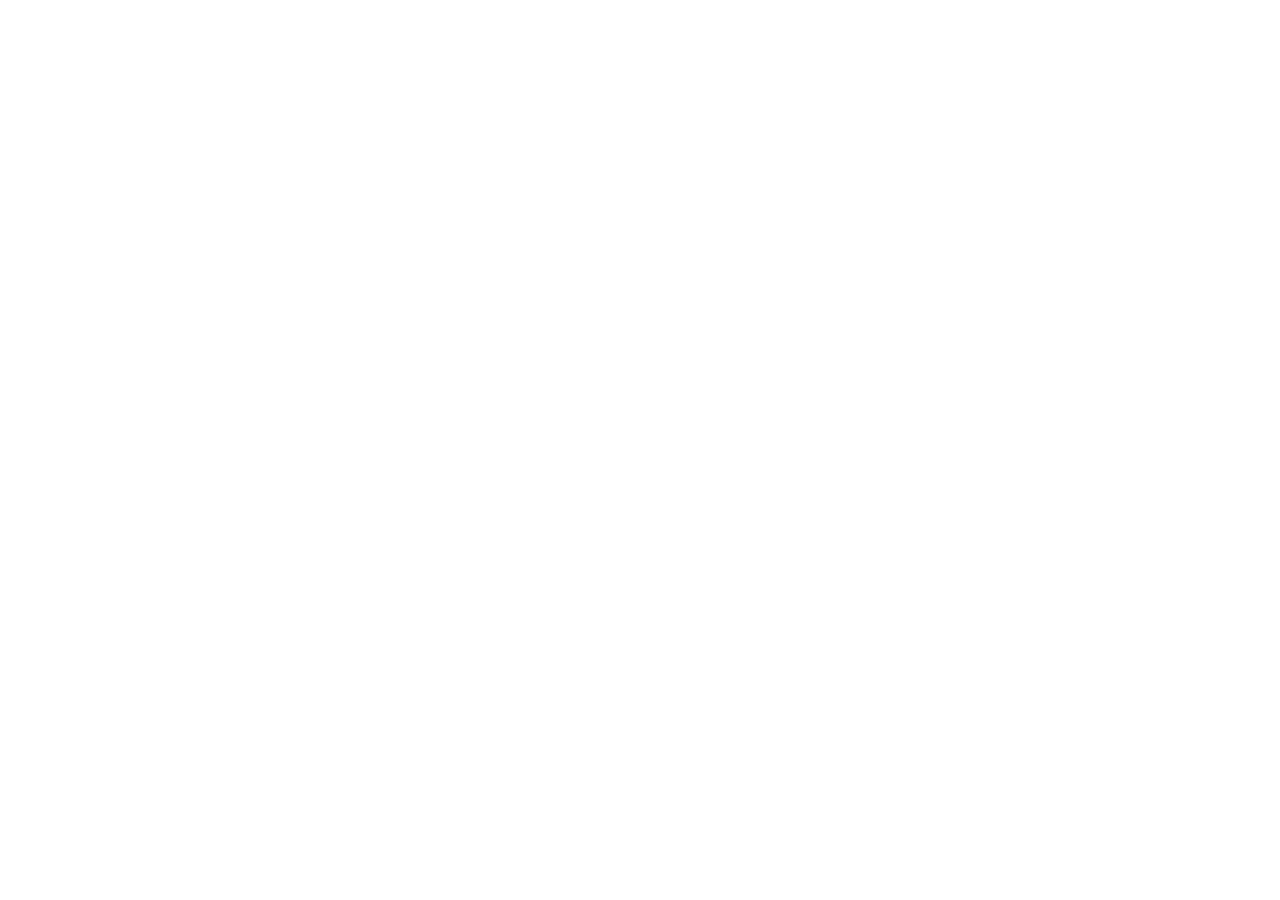
==== index.html @ cbad0bb6 "Lovable" ====
<!DOCTYPE html>
<html lang="en">
  <head>
    <meta charset="UTF-8" />
    <meta name="viewport" content="width=device-width, initial-scale=1.0" />
    <title>Piyush Mujavadiya - Lead Data Engineer</title>
    <meta name="description" content="Lead Data Engineer with 8+ years of experience in scalable data platforms, MLOps, and cloud-native solutions" />
    <meta name="author" content="Piyush Mujavadiya" />

    <meta property="og:title" content="Piyush Mujavadiya - Lead Data Engineer" />
    <meta property="og:description" content="Expert in Apache Spark, Kafka, MLOps, and building scalable data systems" />
    <meta property="og:type" content="website" />
    <meta property="og:image" content="https://lovable.dev/opengraph-image-p98pqg.png" />

    <meta name="twitter:card" content="summary_large_image" />
    <meta name="twitter:site" content="@lovable_dev" />
    <meta name="twitter:image" content="https://lovable.dev/opengraph-image-p98pqg.png" />
  </head>

  <body>
    <div id="root"></div>
    <script type="module" src="/src/main.tsx"></script>
  </body>
</html>
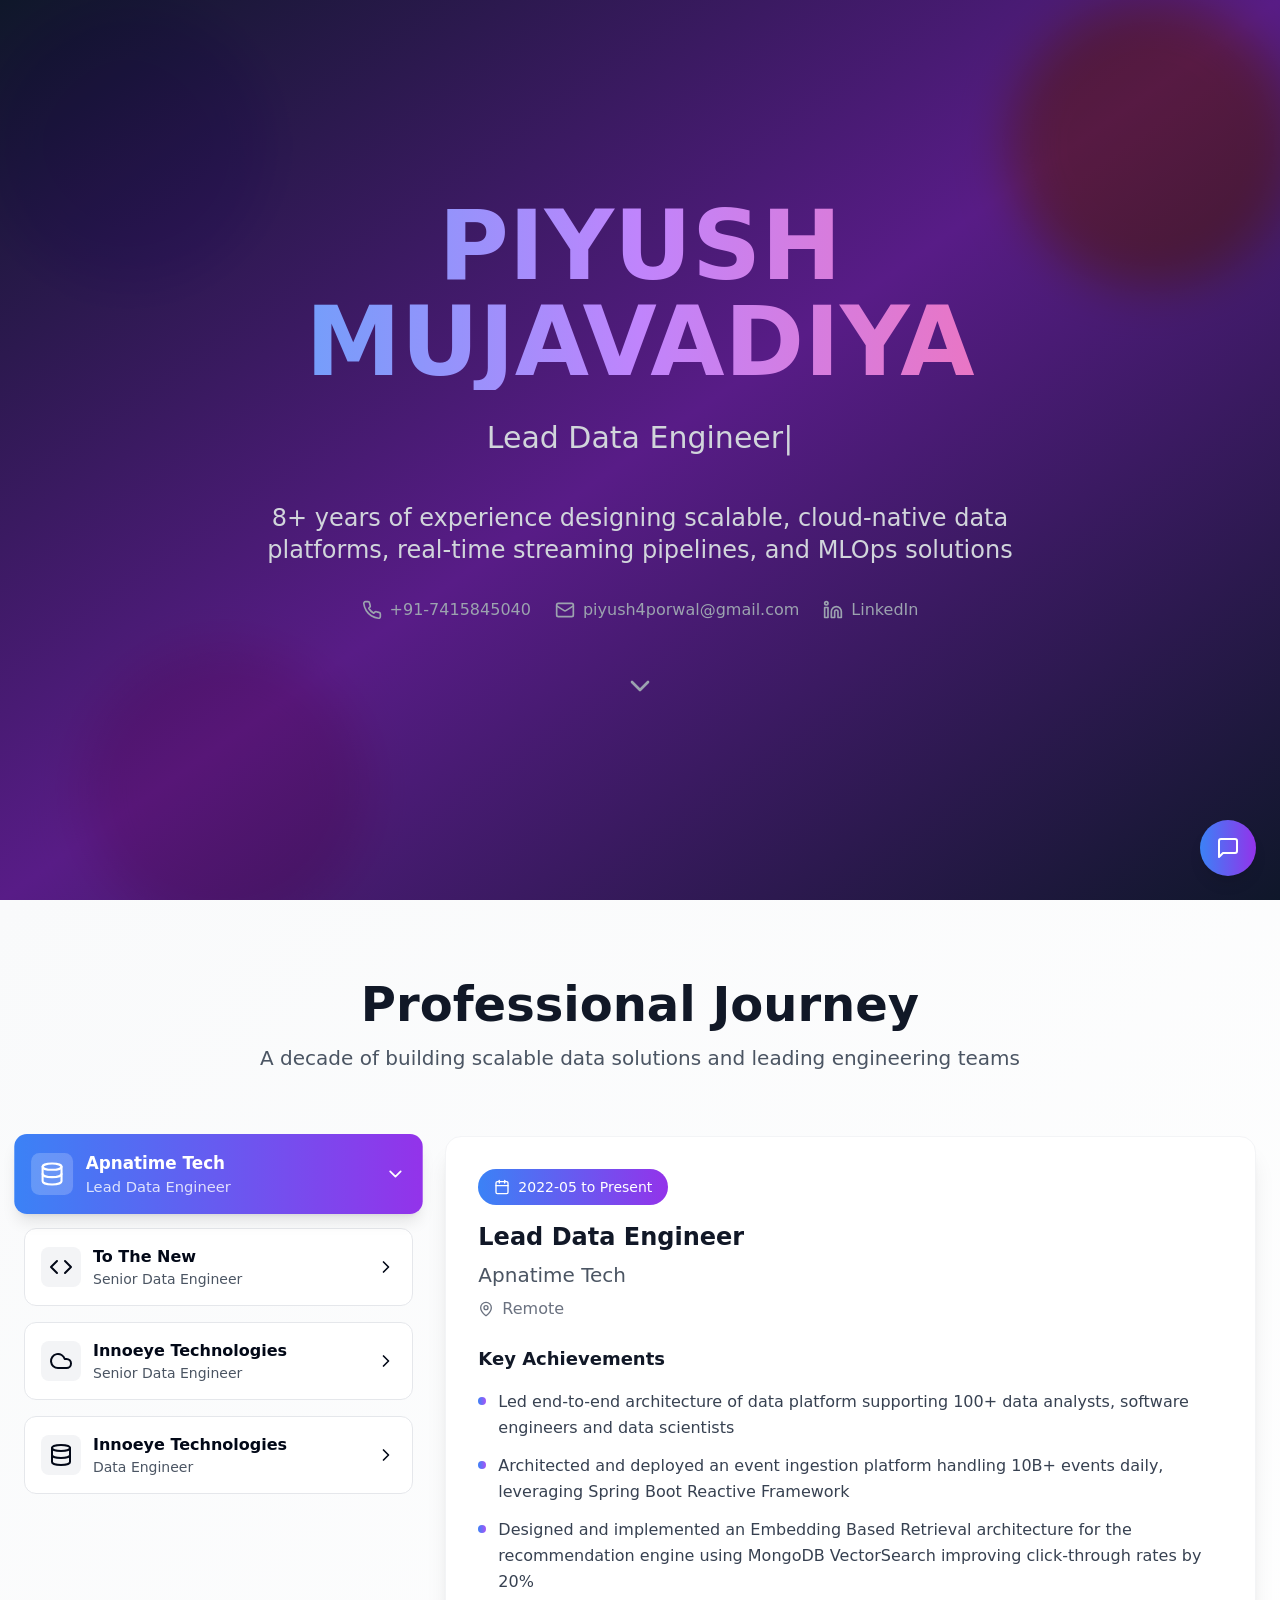
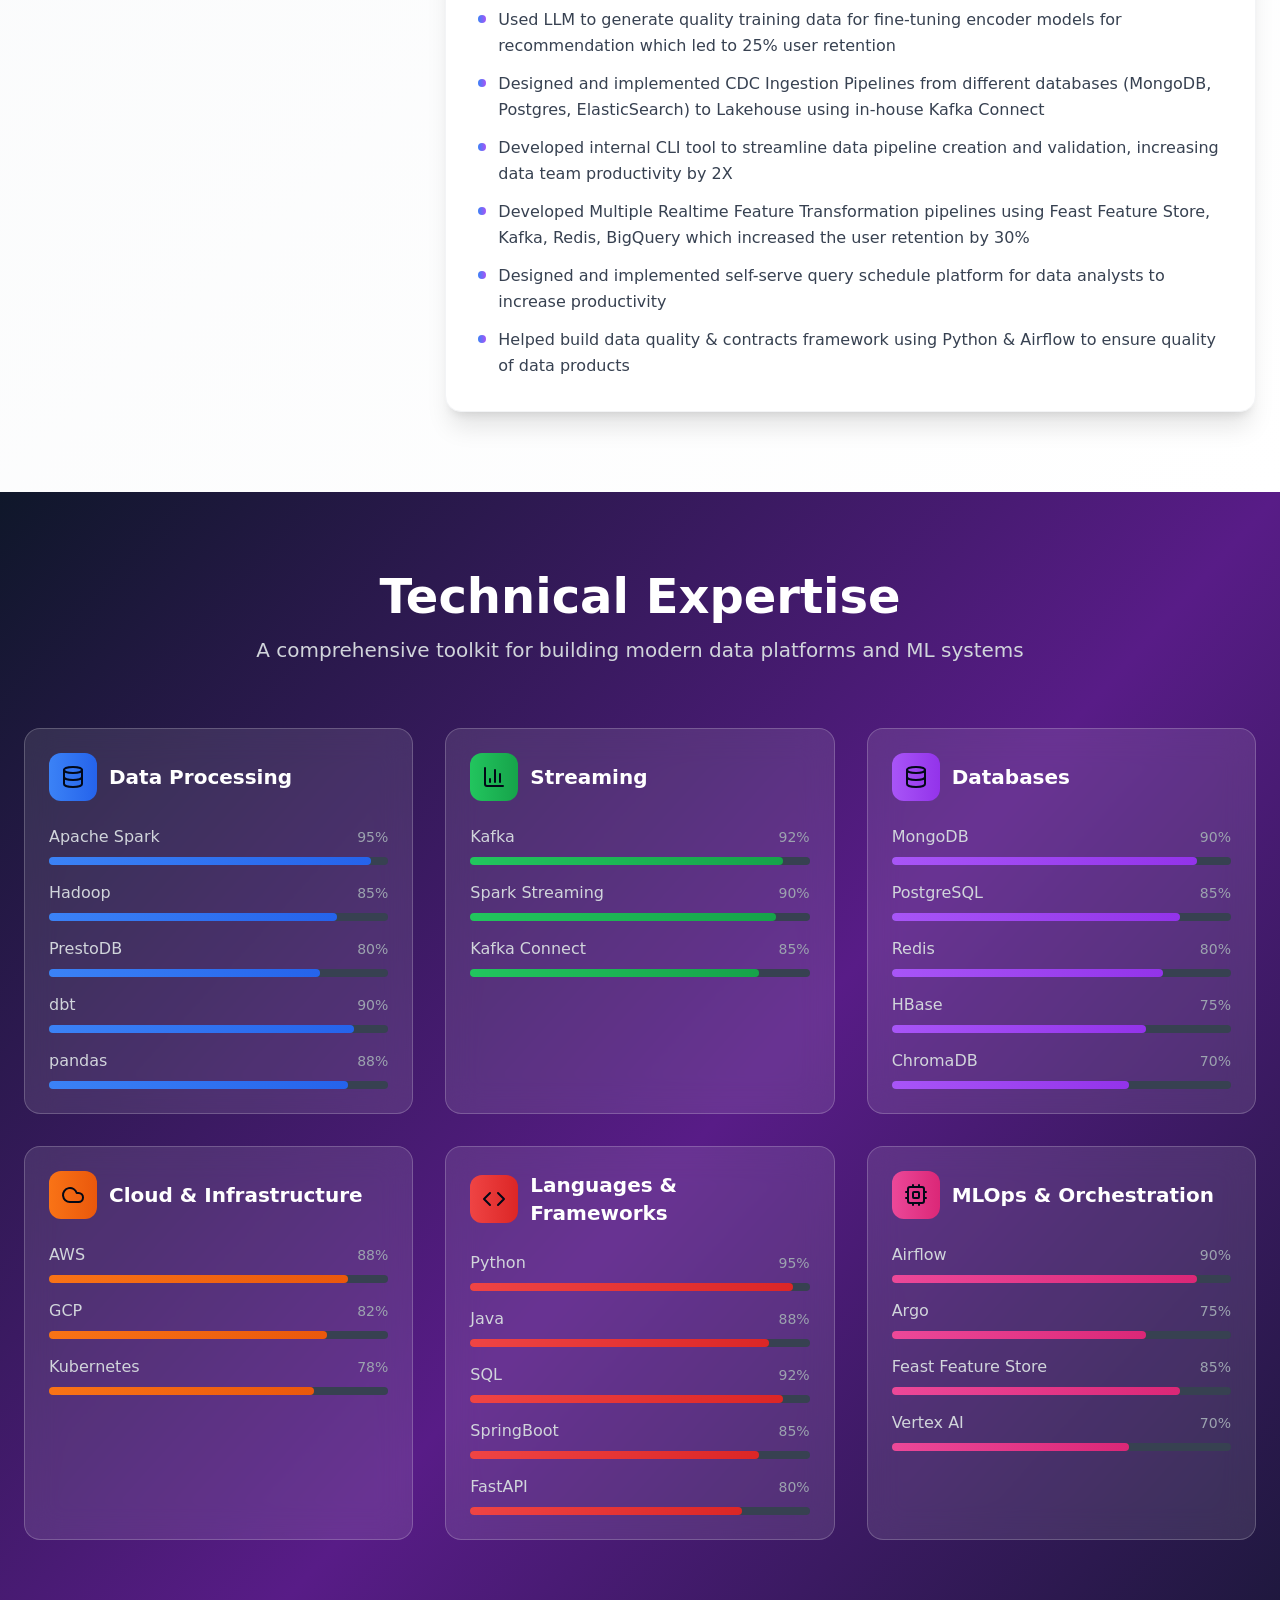
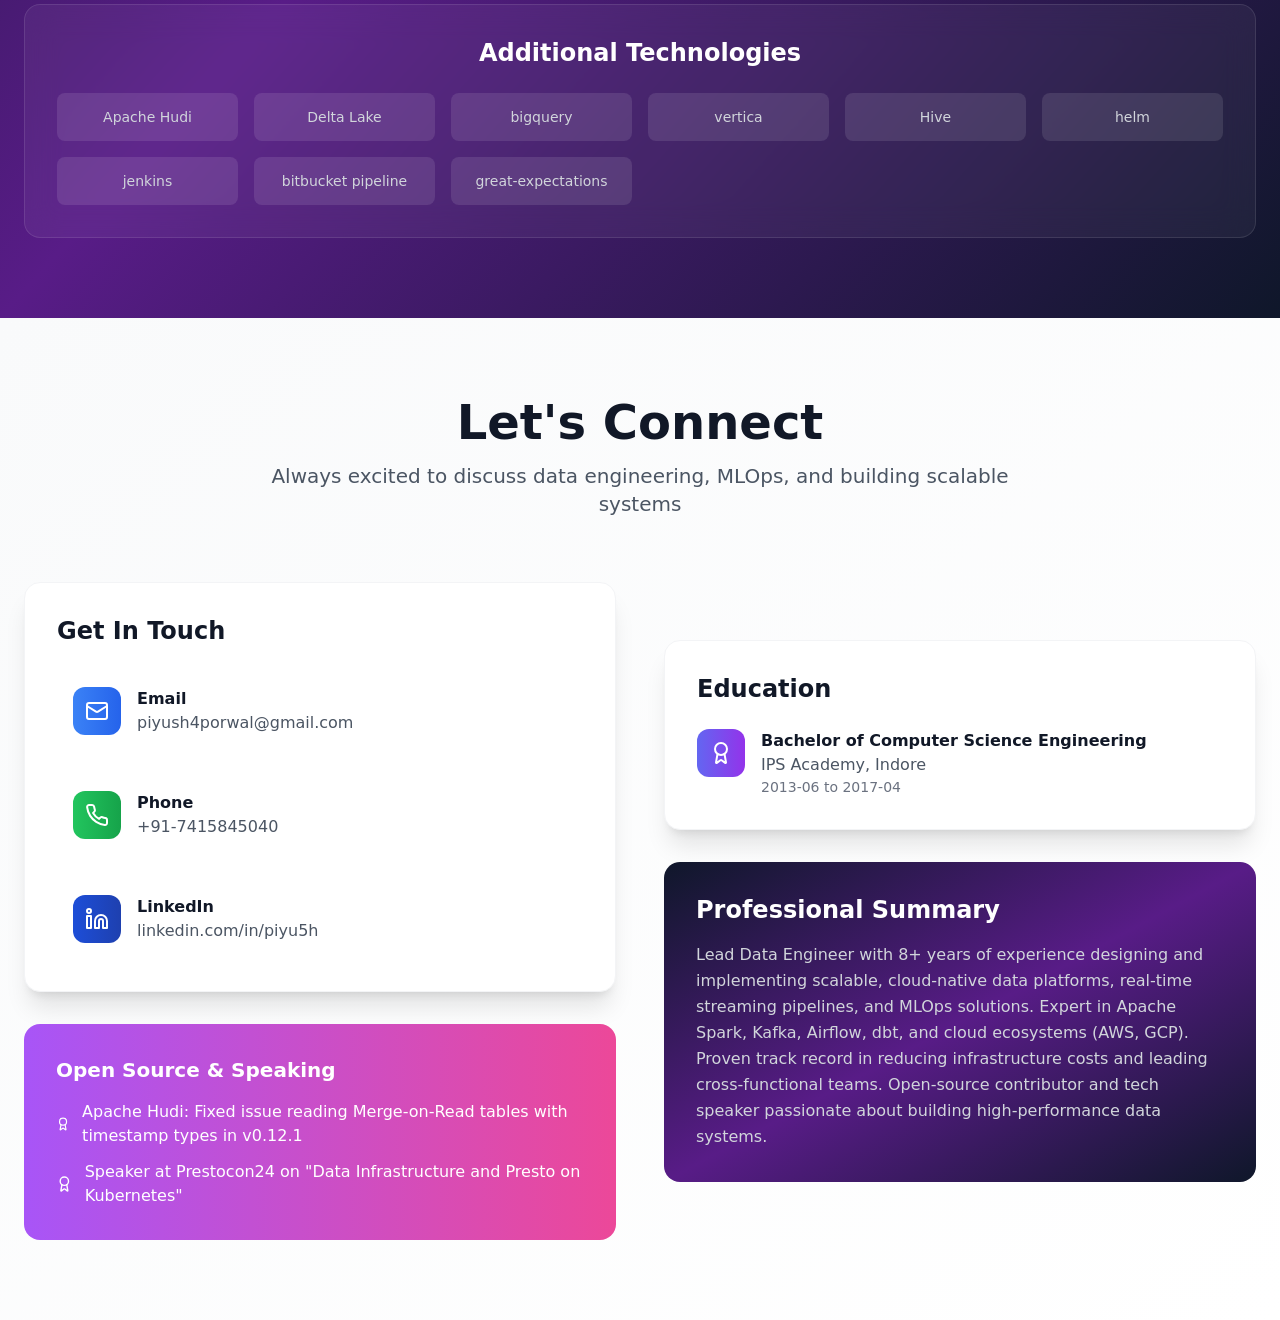
==== commit f727fe03: "Update experience section and deploy changes - Updated Experience component with latest changes - Re" ====
--- a/index.html
+++ b/index.html
@@ -16,10 +16,11 @@
     <meta name="twitter:card" content="summary_large_image" />
     <meta name="twitter:site" content="@lovable_dev" />
     <meta name="twitter:image" content="https://lovable.dev/opengraph-image-p98pqg.png" />
+    <script type="module" crossorigin src="/assets/index-2w2zuiJ8.js"></script>
+    <link rel="stylesheet" crossorigin href="/assets/index-CvOyFaPv.css">
   </head>
 
   <body>
     <div id="root"></div>
-    <script type="module" src="/src/main.tsx"></script>
   </body>
 </html>
--- a/assets/index-CvOyFaPv.css
+++ b/assets/index-CvOyFaPv.css
@@ -0,0 +1 @@
+*,:before,:after{--tw-border-spacing-x: 0;--tw-border-spacing-y: 0;--tw-translate-x: 0;--tw-translate-y: 0;--tw-rotate: 0;--tw-skew-x: 0;--tw-skew-y: 0;--tw-scale-x: 1;--tw-scale-y: 1;--tw-pan-x: ;--tw-pan-y: ;--tw-pinch-zoom: ;--tw-scroll-snap-strictness: proximity;--tw-gradient-from-position: ;--tw-gradient-via-position: ;--tw-gradient-to-position: ;--tw-ordinal: ;--tw-slashed-zero: ;--tw-numeric-figure: ;--tw-numeric-spacing: ;--tw-numeric-fraction: ;--tw-ring-inset: ;--tw-ring-offset-width: 0px;--tw-ring-offset-color: #fff;--tw-ring-color: rgb(59 130 246 / .5);--tw-ring-offset-shadow: 0 0 #0000;--tw-ring-shadow: 0 0 #0000;--tw-shadow: 0 0 #0000;--tw-shadow-colored: 0 0 #0000;--tw-blur: ;--tw-brightness: ;--tw-contrast: ;--tw-grayscale: ;--tw-hue-rotate: ;--tw-invert: ;--tw-saturate: ;--tw-sepia: ;--tw-drop-shadow: ;--tw-backdrop-blur: ;--tw-backdrop-brightness: ;--tw-backdrop-contrast: ;--tw-backdrop-grayscale: ;--tw-backdrop-hue-rotate: ;--tw-backdrop-invert: ;--tw-backdrop-opacity: ;--tw-backdrop-saturate: ;--tw-backdrop-sepia: ;--tw-contain-size: ;--tw-contain-layout: ;--tw-contain-paint: ;--tw-contain-style: }::backdrop{--tw-border-spacing-x: 0;--tw-border-spacing-y: 0;--tw-translate-x: 0;--tw-translate-y: 0;--tw-rotate: 0;--tw-skew-x: 0;--tw-skew-y: 0;--tw-scale-x: 1;--tw-scale-y: 1;--tw-pan-x: ;--tw-pan-y: ;--tw-pinch-zoom: ;--tw-scroll-snap-strictness: proximity;--tw-gradient-from-position: ;--tw-gradient-via-position: ;--tw-gradient-to-position: ;--tw-ordinal: ;--tw-slashed-zero: ;--tw-numeric-figure: ;--tw-numeric-spacing: ;--tw-numeric-fraction: ;--tw-ring-inset: ;--tw-ring-offset-width: 0px;--tw-ring-offset-color: #fff;--tw-ring-color: rgb(59 130 246 / .5);--tw-ring-offset-shadow: 0 0 #0000;--tw-ring-shadow: 0 0 #0000;--tw-shadow: 0 0 #0000;--tw-shadow-colored: 0 0 #0000;--tw-blur: ;--tw-brightness: ;--tw-contrast: ;--tw-grayscale: ;--tw-hue-rotate: ;--tw-invert: ;--tw-saturate: ;--tw-sepia: ;--tw-drop-shadow: ;--tw-backdrop-blur: ;--tw-backdrop-brightness: ;--tw-backdrop-contrast: ;--tw-backdrop-grayscale: ;--tw-backdrop-hue-rotate: ;--tw-backdrop-invert: ;--tw-backdrop-opacity: ;--tw-backdrop-saturate: ;--tw-backdrop-sepia: ;--tw-contain-size: ;--tw-contain-layout: ;--tw-contain-paint: ;--tw-contain-style: }*,:before,:after{box-sizing:border-box;border-width:0;border-style:solid;border-color:#e5e7eb}:before,:after{--tw-content: ""}html,:host{line-height:1.5;-webkit-text-size-adjust:100%;-moz-tab-size:4;-o-tab-size:4;tab-size:4;font-family:ui-sans-serif,system-ui,sans-serif,"Apple Color Emoji","Segoe UI Emoji",Segoe UI Symbol,"Noto Color Emoji";font-feature-settings:normal;font-variation-settings:normal;-webkit-tap-highlight-color:transparent}body{margin:0;line-height:inherit}hr{height:0;color:inherit;border-top-width:1px}abbr:where([title]){-webkit-text-decoration:underline dotted;text-decoration:underline dotted}h1,h2,h3,h4,h5,h6{font-size:inherit;font-weight:inherit}a{color:inherit;text-decoration:inherit}b,strong{font-weight:bolder}code,kbd,samp,pre{font-family:ui-monospace,SFMono-Regular,Menlo,Monaco,Consolas,Liberation Mono,Courier New,monospace;font-feature-settings:normal;font-variation-settings:normal;font-size:1em}small{font-size:80%}sub,sup{font-size:75%;line-height:0;position:relative;vertical-align:baseline}sub{bottom:-.25em}sup{top:-.5em}table{text-indent:0;border-color:inherit;border-collapse:collapse}button,input,optgroup,select,textarea{font-family:inherit;font-feature-settings:inherit;font-variation-settings:inherit;font-size:100%;font-weight:inherit;line-height:inherit;letter-spacing:inherit;color:inherit;margin:0;padding:0}button,select{text-transform:none}button,input:where([type=button]),input:where([type=reset]),input:where([type=submit]){-webkit-appearance:button;background-color:transparent;background-image:none}:-moz-focusring{outline:auto}:-moz-ui-invalid{box-shadow:none}progress{vertical-align:baseline}::-webkit-inner-spin-button,::-webkit-outer-spin-button{height:auto}[type=search]{-webkit-appearance:textfield;outline-offset:-2px}::-webkit-search-decoration{-webkit-appearance:none}::-webkit-file-upload-button{-webkit-appearance:button;font:inherit}summary{display:list-item}blockquote,dl,dd,h1,h2,h3,h4,h5,h6,hr,figure,p,pre{margin:0}fieldset{margin:0;padding:0}legend{padding:0}ol,ul,menu{list-style:none;margin:0;padding:0}dialog{padding:0}textarea{resize:vertical}input::-moz-placeholder,textarea::-moz-placeholder{opacity:1;color:#9ca3af}input::placeholder,textarea::placeholder{opacity:1;color:#9ca3af}button,[role=button]{cursor:pointer}:disabled{cursor:default}img,svg,video,canvas,audio,iframe,embed,object{display:block;vertical-align:middle}img,video{max-width:100%;height:auto}[hidden]:where(:not([hidden=until-found])){display:none}:root{--background: 0 0% 100%;--foreground: 222.2 84% 4.9%;--card: 0 0% 100%;--card-foreground: 222.2 84% 4.9%;--popover: 0 0% 100%;--popover-foreground: 222.2 84% 4.9%;--primary: 222.2 47.4% 11.2%;--primary-foreground: 210 40% 98%;--secondary: 210 40% 96.1%;--secondary-foreground: 222.2 47.4% 11.2%;--muted: 210 40% 96.1%;--muted-foreground: 215.4 16.3% 46.9%;--accent: 210 40% 96.1%;--accent-foreground: 222.2 47.4% 11.2%;--destructive: 0 84.2% 60.2%;--destructive-foreground: 210 40% 98%;--border: 214.3 31.8% 91.4%;--input: 214.3 31.8% 91.4%;--ring: 222.2 84% 4.9%;--radius: .5rem;--sidebar-background: 0 0% 98%;--sidebar-foreground: 240 5.3% 26.1%;--sidebar-primary: 240 5.9% 10%;--sidebar-primary-foreground: 0 0% 98%;--sidebar-accent: 240 4.8% 95.9%;--sidebar-accent-foreground: 240 5.9% 10%;--sidebar-border: 220 13% 91%;--sidebar-ring: 217.2 91.2% 59.8%}.dark{--background: 222.2 84% 4.9%;--foreground: 210 40% 98%;--card: 222.2 84% 4.9%;--card-foreground: 210 40% 98%;--popover: 222.2 84% 4.9%;--popover-foreground: 210 40% 98%;--primary: 210 40% 98%;--primary-foreground: 222.2 47.4% 11.2%;--secondary: 217.2 32.6% 17.5%;--secondary-foreground: 210 40% 98%;--muted: 217.2 32.6% 17.5%;--muted-foreground: 215 20.2% 65.1%;--accent: 217.2 32.6% 17.5%;--accent-foreground: 210 40% 98%;--destructive: 0 62.8% 30.6%;--destructive-foreground: 210 40% 98%;--border: 217.2 32.6% 17.5%;--input: 217.2 32.6% 17.5%;--ring: 212.7 26.8% 83.9%;--sidebar-background: 240 5.9% 10%;--sidebar-foreground: 240 4.8% 95.9%;--sidebar-primary: 224.3 76.3% 48%;--sidebar-primary-foreground: 0 0% 100%;--sidebar-accent: 240 3.7% 15.9%;--sidebar-accent-foreground: 240 4.8% 95.9%;--sidebar-border: 240 3.7% 15.9%;--sidebar-ring: 217.2 91.2% 59.8%}*{border-color:hsl(var(--border))}body{background-color:hsl(var(--background));color:hsl(var(--foreground))}.sr-only{position:absolute;width:1px;height:1px;padding:0;margin:-1px;overflow:hidden;clip:rect(0,0,0,0);white-space:nowrap;border-width:0}.pointer-events-none{pointer-events:none}.pointer-events-auto{pointer-events:auto}.visible{visibility:visible}.invisible{visibility:hidden}.fixed{position:fixed}.absolute{position:absolute}.relative{position:relative}.sticky{position:sticky}.inset-0{top:0;right:0;bottom:0;left:0}.inset-x-0{left:0;right:0}.inset-y-0{top:0;bottom:0}.-bottom-12{bottom:-3rem}.-bottom-8{bottom:-2rem}.-left-12{left:-3rem}.-left-4{left:-1rem}.-right-12{right:-3rem}.-right-4{right:-1rem}.-top-12{top:-3rem}.bottom-0{bottom:0}.bottom-6{bottom:1.5rem}.left-0{left:0}.left-1{left:.25rem}.left-1\/2{left:50%}.left-2{left:.5rem}.left-20{left:5rem}.left-\[50\%\]{left:50%}.right-0{right:0}.right-1{right:.25rem}.right-2{right:.5rem}.right-3{right:.75rem}.right-4{right:1rem}.right-6{right:1.5rem}.top-0{top:0}.top-1\.5{top:.375rem}.top-1\/2{top:50%}.top-2{top:.5rem}.top-3\.5{top:.875rem}.top-4{top:1rem}.top-8{top:2rem}.top-\[1px\]{top:1px}.top-\[50\%\]{top:50%}.top-\[60\%\]{top:60%}.top-full{top:100%}.z-10{z-index:10}.z-20{z-index:20}.z-50{z-index:50}.z-\[100\]{z-index:100}.z-\[1\]{z-index:1}.-mx-1{margin-left:-.25rem;margin-right:-.25rem}.mx-2{margin-left:.5rem;margin-right:.5rem}.mx-3\.5{margin-left:.875rem;margin-right:.875rem}.mx-auto{margin-left:auto;margin-right:auto}.my-0\.5{margin-top:.125rem;margin-bottom:.125rem}.my-1{margin-top:.25rem;margin-bottom:.25rem}.-ml-4{margin-left:-1rem}.-mt-4{margin-top:-1rem}.mb-1{margin-bottom:.25rem}.mb-12{margin-bottom:3rem}.mb-16{margin-bottom:4rem}.mb-2{margin-bottom:.5rem}.mb-4{margin-bottom:1rem}.mb-6{margin-bottom:1.5rem}.mb-8{margin-bottom:2rem}.ml-1{margin-left:.25rem}.ml-auto{margin-left:auto}.mr-2{margin-right:.5rem}.mt-1\.5{margin-top:.375rem}.mt-16{margin-top:4rem}.mt-2{margin-top:.5rem}.mt-24{margin-top:6rem}.mt-4{margin-top:1rem}.mt-auto{margin-top:auto}.block{display:block}.flex{display:flex}.inline-flex{display:inline-flex}.table{display:table}.grid{display:grid}.hidden{display:none}.aspect-square{aspect-ratio:1 / 1}.aspect-video{aspect-ratio:16 / 9}.size-4{width:1rem;height:1rem}.h-1\.5{height:.375rem}.h-10{height:2.5rem}.h-11{height:2.75rem}.h-12{height:3rem}.h-16{height:4rem}.h-2{height:.5rem}.h-2\.5{height:.625rem}.h-3{height:.75rem}.h-3\.5{height:.875rem}.h-4{height:1rem}.h-5{height:1.25rem}.h-6{height:1.5rem}.h-7{height:1.75rem}.h-72{height:18rem}.h-8{height:2rem}.h-9{height:2.25rem}.h-\[1px\]{height:1px}.h-\[600px\]{height:600px}.h-\[var\(--radix-navigation-menu-viewport-height\)\]{height:var(--radix-navigation-menu-viewport-height)}.h-\[var\(--radix-select-trigger-height\)\]{height:var(--radix-select-trigger-height)}.h-auto{height:auto}.h-full{height:100%}.h-px{height:1px}.h-svh{height:100svh}.max-h-96{max-height:24rem}.max-h-\[300px\]{max-height:300px}.max-h-screen{max-height:100vh}.min-h-0{min-height:0px}.min-h-\[80px\]{min-height:80px}.min-h-screen{min-height:100vh}.min-h-svh{min-height:100svh}.w-0{width:0px}.w-1{width:.25rem}.w-10{width:2.5rem}.w-11{width:2.75rem}.w-2{width:.5rem}.w-2\.5{width:.625rem}.w-3{width:.75rem}.w-3\.5{width:.875rem}.w-3\/4{width:75%}.w-4{width:1rem}.w-5{width:1.25rem}.w-6{width:1.5rem}.w-64{width:16rem}.w-7{width:1.75rem}.w-72{width:18rem}.w-8{width:2rem}.w-9{width:2.25rem}.w-\[--sidebar-width\]{width:var(--sidebar-width)}.w-\[100px\]{width:100px}.w-\[1px\]{width:1px}.w-auto{width:auto}.w-full{width:100%}.w-max{width:-moz-max-content;width:max-content}.w-px{width:1px}.min-w-0{min-width:0px}.min-w-5{min-width:1.25rem}.min-w-\[12rem\]{min-width:12rem}.min-w-\[8rem\]{min-width:8rem}.min-w-\[var\(--radix-select-trigger-width\)\]{min-width:var(--radix-select-trigger-width)}.max-w-3xl{max-width:48rem}.max-w-4xl{max-width:56rem}.max-w-7xl{max-width:80rem}.max-w-\[--skeleton-width\]{max-width:var(--skeleton-width)}.max-w-\[80\%\]{max-width:80%}.max-w-lg{max-width:32rem}.max-w-max{max-width:-moz-max-content;max-width:max-content}.max-w-md{max-width:28rem}.flex-1{flex:1 1 0%}.flex-shrink-0,.shrink-0{flex-shrink:0}.grow{flex-grow:1}.grow-0{flex-grow:0}.basis-full{flex-basis:100%}.caption-bottom{caption-side:bottom}.border-collapse{border-collapse:collapse}.-translate-x-1\/2{--tw-translate-x: -50%;transform:translate(var(--tw-translate-x),var(--tw-translate-y)) rotate(var(--tw-rotate)) skew(var(--tw-skew-x)) skewY(var(--tw-skew-y)) scaleX(var(--tw-scale-x)) scaleY(var(--tw-scale-y))}.-translate-x-px{--tw-translate-x: -1px;transform:translate(var(--tw-translate-x),var(--tw-translate-y)) rotate(var(--tw-rotate)) skew(var(--tw-skew-x)) skewY(var(--tw-skew-y)) scaleX(var(--tw-scale-x)) scaleY(var(--tw-scale-y))}.-translate-y-1\/2{--tw-translate-y: -50%;transform:translate(var(--tw-translate-x),var(--tw-translate-y)) rotate(var(--tw-rotate)) skew(var(--tw-skew-x)) skewY(var(--tw-skew-y)) scaleX(var(--tw-scale-x)) scaleY(var(--tw-scale-y))}.translate-x-\[-50\%\]{--tw-translate-x: -50%;transform:translate(var(--tw-translate-x),var(--tw-translate-y)) rotate(var(--tw-rotate)) skew(var(--tw-skew-x)) skewY(var(--tw-skew-y)) scaleX(var(--tw-scale-x)) scaleY(var(--tw-scale-y))}.translate-x-px{--tw-translate-x: 1px;transform:translate(var(--tw-translate-x),var(--tw-translate-y)) rotate(var(--tw-rotate)) skew(var(--tw-skew-x)) skewY(var(--tw-skew-y)) scaleX(var(--tw-scale-x)) scaleY(var(--tw-scale-y))}.translate-y-\[-50\%\]{--tw-translate-y: -50%;transform:translate(var(--tw-translate-x),var(--tw-translate-y)) rotate(var(--tw-rotate)) skew(var(--tw-skew-x)) skewY(var(--tw-skew-y)) scaleX(var(--tw-scale-x)) scaleY(var(--tw-scale-y))}.rotate-45{--tw-rotate: 45deg;transform:translate(var(--tw-translate-x),var(--tw-translate-y)) rotate(var(--tw-rotate)) skew(var(--tw-skew-x)) skewY(var(--tw-skew-y)) scaleX(var(--tw-scale-x)) scaleY(var(--tw-scale-y))}.rotate-90{--tw-rotate: 90deg;transform:translate(var(--tw-translate-x),var(--tw-translate-y)) rotate(var(--tw-rotate)) skew(var(--tw-skew-x)) skewY(var(--tw-skew-y)) scaleX(var(--tw-scale-x)) scaleY(var(--tw-scale-y))}.scale-105{--tw-scale-x: 1.05;--tw-scale-y: 1.05;transform:translate(var(--tw-translate-x),var(--tw-translate-y)) rotate(var(--tw-rotate)) skew(var(--tw-skew-x)) skewY(var(--tw-skew-y)) scaleX(var(--tw-scale-x)) scaleY(var(--tw-scale-y))}.transform{transform:translate(var(--tw-translate-x),var(--tw-translate-y)) rotate(var(--tw-rotate)) skew(var(--tw-skew-x)) skewY(var(--tw-skew-y)) scaleX(var(--tw-scale-x)) scaleY(var(--tw-scale-y))}@keyframes blob{0%{transform:translate(0) scale(1)}33%{transform:translate(30px,-50px) scale(1.1)}66%{transform:translate(-20px,20px) scale(.9)}to{transform:translate(0) scale(1)}}.animate-blob{animation:blob 7s infinite}@keyframes bounce{0%,to{transform:translateY(-25%);animation-timing-function:cubic-bezier(.8,0,1,1)}50%{transform:none;animation-timing-function:cubic-bezier(0,0,.2,1)}}.animate-bounce{animation:bounce 1s infinite}@keyframes pulse{50%{opacity:.5}}.animate-pulse{animation:pulse 2s cubic-bezier(.4,0,.6,1) infinite}.cursor-default{cursor:default}.cursor-pointer{cursor:pointer}.touch-none{touch-action:none}.select-none{-webkit-user-select:none;-moz-user-select:none;user-select:none}.list-none{list-style-type:none}.grid-cols-1{grid-template-columns:repeat(1,minmax(0,1fr))}.grid-cols-2{grid-template-columns:repeat(2,minmax(0,1fr))}.flex-row{flex-direction:row}.flex-row-reverse{flex-direction:row-reverse}.flex-col{flex-direction:column}.flex-col-reverse{flex-direction:column-reverse}.flex-wrap{flex-wrap:wrap}.items-start{align-items:flex-start}.items-end{align-items:flex-end}.items-center{align-items:center}.items-stretch{align-items:stretch}.justify-center{justify-content:center}.justify-between{justify-content:space-between}.gap-1{gap:.25rem}.gap-1\.5{gap:.375rem}.gap-12{gap:3rem}.gap-2{gap:.5rem}.gap-3{gap:.75rem}.gap-4{gap:1rem}.gap-6{gap:1.5rem}.gap-8{gap:2rem}.space-x-1>:not([hidden])~:not([hidden]){--tw-space-x-reverse: 0;margin-right:calc(.25rem * var(--tw-space-x-reverse));margin-left:calc(.25rem * calc(1 - var(--tw-space-x-reverse)))}.space-x-4>:not([hidden])~:not([hidden]){--tw-space-x-reverse: 0;margin-right:calc(1rem * var(--tw-space-x-reverse));margin-left:calc(1rem * calc(1 - var(--tw-space-x-reverse)))}.space-y-1>:not([hidden])~:not([hidden]){--tw-space-y-reverse: 0;margin-top:calc(.25rem * calc(1 - var(--tw-space-y-reverse)));margin-bottom:calc(.25rem * var(--tw-space-y-reverse))}.space-y-1\.5>:not([hidden])~:not([hidden]){--tw-space-y-reverse: 0;margin-top:calc(.375rem * calc(1 - var(--tw-space-y-reverse)));margin-bottom:calc(.375rem * var(--tw-space-y-reverse))}.space-y-2>:not([hidden])~:not([hidden]){--tw-space-y-reverse: 0;margin-top:calc(.5rem * calc(1 - var(--tw-space-y-reverse)));margin-bottom:calc(.5rem * var(--tw-space-y-reverse))}.space-y-3>:not([hidden])~:not([hidden]){--tw-space-y-reverse: 0;margin-top:calc(.75rem * calc(1 - var(--tw-space-y-reverse)));margin-bottom:calc(.75rem * var(--tw-space-y-reverse))}.space-y-4>:not([hidden])~:not([hidden]){--tw-space-y-reverse: 0;margin-top:calc(1rem * calc(1 - var(--tw-space-y-reverse)));margin-bottom:calc(1rem * var(--tw-space-y-reverse))}.space-y-6>:not([hidden])~:not([hidden]){--tw-space-y-reverse: 0;margin-top:calc(1.5rem * calc(1 - var(--tw-space-y-reverse)));margin-bottom:calc(1.5rem * var(--tw-space-y-reverse))}.space-y-8>:not([hidden])~:not([hidden]){--tw-space-y-reverse: 0;margin-top:calc(2rem * calc(1 - var(--tw-space-y-reverse)));margin-bottom:calc(2rem * var(--tw-space-y-reverse))}.overflow-auto{overflow:auto}.overflow-hidden{overflow:hidden}.overflow-y-auto{overflow-y:auto}.overflow-x-hidden{overflow-x:hidden}.whitespace-nowrap{white-space:nowrap}.break-words{overflow-wrap:break-word}.rounded-2xl{border-radius:1rem}.rounded-\[2px\]{border-radius:2px}.rounded-\[inherit\]{border-radius:inherit}.rounded-full{border-radius:9999px}.rounded-lg{border-radius:var(--radius)}.rounded-md{border-radius:calc(var(--radius) - 2px)}.rounded-sm{border-radius:calc(var(--radius) - 4px)}.rounded-xl{border-radius:.75rem}.rounded-t-2xl{border-top-left-radius:1rem;border-top-right-radius:1rem}.rounded-t-\[10px\]{border-top-left-radius:10px;border-top-right-radius:10px}.rounded-bl-md{border-bottom-left-radius:calc(var(--radius) - 2px)}.rounded-br-md{border-bottom-right-radius:calc(var(--radius) - 2px)}.rounded-tl-sm{border-top-left-radius:calc(var(--radius) - 4px)}.border{border-width:1px}.border-2{border-width:2px}.border-\[1\.5px\]{border-width:1.5px}.border-y{border-top-width:1px;border-bottom-width:1px}.border-b{border-bottom-width:1px}.border-l{border-left-width:1px}.border-r{border-right-width:1px}.border-t{border-top-width:1px}.border-dashed{border-style:dashed}.border-\[--color-border\]{border-color:var(--color-border)}.border-border\/50{border-color:hsl(var(--border) / .5)}.border-destructive{border-color:hsl(var(--destructive))}.border-destructive\/50{border-color:hsl(var(--destructive) / .5)}.border-gray-100{--tw-border-opacity: 1;border-color:rgb(243 244 246 / var(--tw-border-opacity, 1))}.border-gray-200{--tw-border-opacity: 1;border-color:rgb(229 231 235 / var(--tw-border-opacity, 1))}.border-gray-300{--tw-border-opacity: 1;border-color:rgb(209 213 219 / var(--tw-border-opacity, 1))}.border-input{border-color:hsl(var(--input))}.border-primary{border-color:hsl(var(--primary))}.border-sidebar-border{border-color:hsl(var(--sidebar-border))}.border-transparent{border-color:transparent}.border-white\/10{border-color:#ffffff1a}.border-white\/20{border-color:#fff3}.border-l-transparent{border-left-color:transparent}.border-t-transparent{border-top-color:transparent}.bg-\[--color-bg\]{background-color:var(--color-bg)}.bg-accent{background-color:hsl(var(--accent))}.bg-background{background-color:hsl(var(--background))}.bg-black\/50{background-color:#00000080}.bg-black\/80{background-color:#000c}.bg-blue-500{--tw-bg-opacity: 1;background-color:rgb(59 130 246 / var(--tw-bg-opacity, 1))}.bg-border{background-color:hsl(var(--border))}.bg-card{background-color:hsl(var(--card))}.bg-destructive{background-color:hsl(var(--destructive))}.bg-foreground{background-color:hsl(var(--foreground))}.bg-gray-100{--tw-bg-opacity: 1;background-color:rgb(243 244 246 / var(--tw-bg-opacity, 1))}.bg-gray-200{--tw-bg-opacity: 1;background-color:rgb(229 231 235 / var(--tw-bg-opacity, 1))}.bg-gray-700{--tw-bg-opacity: 1;background-color:rgb(55 65 81 / var(--tw-bg-opacity, 1))}.bg-muted{background-color:hsl(var(--muted))}.bg-muted\/50{background-color:hsl(var(--muted) / .5)}.bg-pink-300{--tw-bg-opacity: 1;background-color:rgb(249 168 212 / var(--tw-bg-opacity, 1))}.bg-popover{background-color:hsl(var(--popover))}.bg-primary{background-color:hsl(var(--primary))}.bg-purple-300{--tw-bg-opacity: 1;background-color:rgb(216 180 254 / var(--tw-bg-opacity, 1))}.bg-secondary{background-color:hsl(var(--secondary))}.bg-sidebar{background-color:hsl(var(--sidebar-background))}.bg-sidebar-border{background-color:hsl(var(--sidebar-border))}.bg-transparent{background-color:transparent}.bg-white{--tw-bg-opacity: 1;background-color:rgb(255 255 255 / var(--tw-bg-opacity, 1))}.bg-white\/10{background-color:#ffffff1a}.bg-white\/20{background-color:#fff3}.bg-white\/5{background-color:#ffffff0d}.bg-yellow-300{--tw-bg-opacity: 1;background-color:rgb(253 224 71 / var(--tw-bg-opacity, 1))}.bg-gradient-to-br{background-image:linear-gradient(to bottom right,var(--tw-gradient-stops))}.bg-gradient-to-r{background-image:linear-gradient(to right,var(--tw-gradient-stops))}.from-blue-400{--tw-gradient-from: #60a5fa var(--tw-gradient-from-position);--tw-gradient-to: rgb(96 165 250 / 0) var(--tw-gradient-to-position);--tw-gradient-stops: var(--tw-gradient-from), var(--tw-gradient-to)}.from-blue-500{--tw-gradient-from: #3b82f6 var(--tw-gradient-from-position);--tw-gradient-to: rgb(59 130 246 / 0) var(--tw-gradient-to-position);--tw-gradient-stops: var(--tw-gradient-from), var(--tw-gradient-to)}.from-blue-700{--tw-gradient-from: #1d4ed8 var(--tw-gradient-from-position);--tw-gradient-to: rgb(29 78 216 / 0) var(--tw-gradient-to-position);--tw-gradient-stops: var(--tw-gradient-from), var(--tw-gradient-to)}.from-gray-50{--tw-gradient-from: #f9fafb var(--tw-gradient-from-position);--tw-gradient-to: rgb(249 250 251 / 0) var(--tw-gradient-to-position);--tw-gradient-stops: var(--tw-gradient-from), var(--tw-gradient-to)}.from-green-500{--tw-gradient-from: #22c55e var(--tw-gradient-from-position);--tw-gradient-to: rgb(34 197 94 / 0) var(--tw-gradient-to-position);--tw-gradient-stops: var(--tw-gradient-from), var(--tw-gradient-to)}.from-indigo-500{--tw-gradient-from: #6366f1 var(--tw-gradient-from-position);--tw-gradient-to: rgb(99 102 241 / 0) var(--tw-gradient-to-position);--tw-gradient-stops: var(--tw-gradient-from), var(--tw-gradient-to)}.from-orange-500{--tw-gradient-from: #f97316 var(--tw-gradient-from-position);--tw-gradient-to: rgb(249 115 22 / 0) var(--tw-gradient-to-position);--tw-gradient-stops: var(--tw-gradient-from), var(--tw-gradient-to)}.from-pink-500{--tw-gradient-from: #ec4899 var(--tw-gradient-from-position);--tw-gradient-to: rgb(236 72 153 / 0) var(--tw-gradient-to-position);--tw-gradient-stops: var(--tw-gradient-from), var(--tw-gradient-to)}.from-purple-500{--tw-gradient-from: #a855f7 var(--tw-gradient-from-position);--tw-gradient-to: rgb(168 85 247 / 0) var(--tw-gradient-to-position);--tw-gradient-stops: var(--tw-gradient-from), var(--tw-gradient-to)}.from-red-500{--tw-gradient-from: #ef4444 var(--tw-gradient-from-position);--tw-gradient-to: rgb(239 68 68 / 0) var(--tw-gradient-to-position);--tw-gradient-stops: var(--tw-gradient-from), var(--tw-gradient-to)}.from-slate-900{--tw-gradient-from: #0f172a var(--tw-gradient-from-position);--tw-gradient-to: rgb(15 23 42 / 0) var(--tw-gradient-to-position);--tw-gradient-stops: var(--tw-gradient-from), var(--tw-gradient-to)}.via-purple-400{--tw-gradient-to: rgb(192 132 252 / 0) var(--tw-gradient-to-position);--tw-gradient-stops: var(--tw-gradient-from), #c084fc var(--tw-gradient-via-position), var(--tw-gradient-to)}.via-purple-900{--tw-gradient-to: rgb(88 28 135 / 0) var(--tw-gradient-to-position);--tw-gradient-stops: var(--tw-gradient-from), #581c87 var(--tw-gradient-via-position), var(--tw-gradient-to)}.to-blue-600{--tw-gradient-to: #2563eb var(--tw-gradient-to-position)}.to-blue-800{--tw-gradient-to: #1e40af var(--tw-gradient-to-position)}.to-green-600{--tw-gradient-to: #16a34a var(--tw-gradient-to-position)}.to-orange-600{--tw-gradient-to: #ea580c var(--tw-gradient-to-position)}.to-pink-400{--tw-gradient-to: #f472b6 var(--tw-gradient-to-position)}.to-pink-500{--tw-gradient-to: #ec4899 var(--tw-gradient-to-position)}.to-pink-600{--tw-gradient-to: #db2777 var(--tw-gradient-to-position)}.to-purple-500{--tw-gradient-to: #a855f7 var(--tw-gradient-to-position)}.to-purple-600{--tw-gradient-to: #9333ea var(--tw-gradient-to-position)}.to-red-600{--tw-gradient-to: #dc2626 var(--tw-gradient-to-position)}.to-slate-900{--tw-gradient-to: #0f172a var(--tw-gradient-to-position)}.to-teal-600{--tw-gradient-to: #0d9488 var(--tw-gradient-to-position)}.to-white{--tw-gradient-to: #fff var(--tw-gradient-to-position)}.bg-clip-text{-webkit-background-clip:text;background-clip:text}.fill-current{fill:currentColor}.p-0{padding:0}.p-1{padding:.25rem}.p-2{padding:.5rem}.p-3{padding:.75rem}.p-4{padding:1rem}.p-6{padding:1.5rem}.p-8{padding:2rem}.p-\[1px\]{padding:1px}.px-1{padding-left:.25rem;padding-right:.25rem}.px-2{padding-left:.5rem;padding-right:.5rem}.px-2\.5{padding-left:.625rem;padding-right:.625rem}.px-3{padding-left:.75rem;padding-right:.75rem}.px-4{padding-left:1rem;padding-right:1rem}.px-5{padding-left:1.25rem;padding-right:1.25rem}.px-6{padding-left:1.5rem;padding-right:1.5rem}.px-8{padding-left:2rem;padding-right:2rem}.py-0\.5{padding-top:.125rem;padding-bottom:.125rem}.py-1{padding-top:.25rem;padding-bottom:.25rem}.py-1\.5{padding-top:.375rem;padding-bottom:.375rem}.py-2{padding-top:.5rem;padding-bottom:.5rem}.py-20{padding-top:5rem;padding-bottom:5rem}.py-3{padding-top:.75rem;padding-bottom:.75rem}.py-4{padding-top:1rem;padding-bottom:1rem}.py-6{padding-top:1.5rem;padding-bottom:1.5rem}.pb-3{padding-bottom:.75rem}.pb-4{padding-bottom:1rem}.pl-2\.5{padding-left:.625rem}.pl-4{padding-left:1rem}.pl-8{padding-left:2rem}.pr-2{padding-right:.5rem}.pr-2\.5{padding-right:.625rem}.pr-8{padding-right:2rem}.pt-0{padding-top:0}.pt-1{padding-top:.25rem}.pt-3{padding-top:.75rem}.pt-4{padding-top:1rem}.text-left{text-align:left}.text-center{text-align:center}.align-middle{vertical-align:middle}.font-mono{font-family:ui-monospace,SFMono-Regular,Menlo,Monaco,Consolas,Liberation Mono,Courier New,monospace}.text-2xl{font-size:1.5rem;line-height:2rem}.text-4xl{font-size:2.25rem;line-height:2.5rem}.text-6xl{font-size:3.75rem;line-height:1}.text-\[0\.8rem\]{font-size:.8rem}.text-base{font-size:1rem;line-height:1.5rem}.text-lg{font-size:1.125rem;line-height:1.75rem}.text-sm{font-size:.875rem;line-height:1.25rem}.text-xl{font-size:1.25rem;line-height:1.75rem}.text-xs{font-size:.75rem;line-height:1rem}.font-bold{font-weight:700}.font-light{font-weight:300}.font-medium{font-weight:500}.font-normal{font-weight:400}.font-semibold{font-weight:600}.tabular-nums{--tw-numeric-spacing: tabular-nums;font-variant-numeric:var(--tw-ordinal) var(--tw-slashed-zero) var(--tw-numeric-figure) var(--tw-numeric-spacing) var(--tw-numeric-fraction)}.leading-none{line-height:1}.leading-relaxed{line-height:1.625}.tracking-tight{letter-spacing:-.025em}.tracking-widest{letter-spacing:.1em}.text-accent-foreground{color:hsl(var(--accent-foreground))}.text-blue-100{--tw-text-opacity: 1;color:rgb(219 234 254 / var(--tw-text-opacity, 1))}.text-blue-500{--tw-text-opacity: 1;color:rgb(59 130 246 / var(--tw-text-opacity, 1))}.text-card-foreground{color:hsl(var(--card-foreground))}.text-current{color:currentColor}.text-destructive{color:hsl(var(--destructive))}.text-destructive-foreground{color:hsl(var(--destructive-foreground))}.text-foreground{color:hsl(var(--foreground))}.text-foreground\/50{color:hsl(var(--foreground) / .5)}.text-gray-300{--tw-text-opacity: 1;color:rgb(209 213 219 / var(--tw-text-opacity, 1))}.text-gray-400{--tw-text-opacity: 1;color:rgb(156 163 175 / var(--tw-text-opacity, 1))}.text-gray-500{--tw-text-opacity: 1;color:rgb(107 114 128 / var(--tw-text-opacity, 1))}.text-gray-600{--tw-text-opacity: 1;color:rgb(75 85 99 / var(--tw-text-opacity, 1))}.text-gray-700{--tw-text-opacity: 1;color:rgb(55 65 81 / var(--tw-text-opacity, 1))}.text-gray-800{--tw-text-opacity: 1;color:rgb(31 41 55 / var(--tw-text-opacity, 1))}.text-gray-900{--tw-text-opacity: 1;color:rgb(17 24 39 / var(--tw-text-opacity, 1))}.text-muted-foreground{color:hsl(var(--muted-foreground))}.text-popover-foreground{color:hsl(var(--popover-foreground))}.text-primary{color:hsl(var(--primary))}.text-primary-foreground{color:hsl(var(--primary-foreground))}.text-secondary-foreground{color:hsl(var(--secondary-foreground))}.text-sidebar-foreground{color:hsl(var(--sidebar-foreground))}.text-sidebar-foreground\/70{color:hsl(var(--sidebar-foreground) / .7)}.text-transparent{color:transparent}.text-white{--tw-text-opacity: 1;color:rgb(255 255 255 / var(--tw-text-opacity, 1))}.text-white\/80{color:#fffc}.underline{text-decoration-line:underline}.underline-offset-4{text-underline-offset:4px}.opacity-0{opacity:0}.opacity-50{opacity:.5}.opacity-60{opacity:.6}.opacity-70{opacity:.7}.opacity-90{opacity:.9}.mix-blend-multiply{mix-blend-mode:multiply}.shadow-2xl{--tw-shadow: 0 25px 50px -12px rgb(0 0 0 / .25);--tw-shadow-colored: 0 25px 50px -12px var(--tw-shadow-color);box-shadow:var(--tw-ring-offset-shadow, 0 0 #0000),var(--tw-ring-shadow, 0 0 #0000),var(--tw-shadow)}.shadow-\[0_0_0_1px_hsl\(var\(--sidebar-border\)\)\]{--tw-shadow: 0 0 0 1px hsl(var(--sidebar-border));--tw-shadow-colored: 0 0 0 1px var(--tw-shadow-color);box-shadow:var(--tw-ring-offset-shadow, 0 0 #0000),var(--tw-ring-shadow, 0 0 #0000),var(--tw-shadow)}.shadow-lg{--tw-shadow: 0 10px 15px -3px rgb(0 0 0 / .1), 0 4px 6px -4px rgb(0 0 0 / .1);--tw-shadow-colored: 0 10px 15px -3px var(--tw-shadow-color), 0 4px 6px -4px var(--tw-shadow-color);box-shadow:var(--tw-ring-offset-shadow, 0 0 #0000),var(--tw-ring-shadow, 0 0 #0000),var(--tw-shadow)}.shadow-md{--tw-shadow: 0 4px 6px -1px rgb(0 0 0 / .1), 0 2px 4px -2px rgb(0 0 0 / .1);--tw-shadow-colored: 0 4px 6px -1px var(--tw-shadow-color), 0 2px 4px -2px var(--tw-shadow-color);box-shadow:var(--tw-ring-offset-shadow, 0 0 #0000),var(--tw-ring-shadow, 0 0 #0000),var(--tw-shadow)}.shadow-none{--tw-shadow: 0 0 #0000;--tw-shadow-colored: 0 0 #0000;box-shadow:var(--tw-ring-offset-shadow, 0 0 #0000),var(--tw-ring-shadow, 0 0 #0000),var(--tw-shadow)}.shadow-sm{--tw-shadow: 0 1px 2px 0 rgb(0 0 0 / .05);--tw-shadow-colored: 0 1px 2px 0 var(--tw-shadow-color);box-shadow:var(--tw-ring-offset-shadow, 0 0 #0000),var(--tw-ring-shadow, 0 0 #0000),var(--tw-shadow)}.shadow-xl{--tw-shadow: 0 20px 25px -5px rgb(0 0 0 / .1), 0 8px 10px -6px rgb(0 0 0 / .1);--tw-shadow-colored: 0 20px 25px -5px var(--tw-shadow-color), 0 8px 10px -6px var(--tw-shadow-color);box-shadow:var(--tw-ring-offset-shadow, 0 0 #0000),var(--tw-ring-shadow, 0 0 #0000),var(--tw-shadow)}.outline-none{outline:2px solid transparent;outline-offset:2px}.outline{outline-style:solid}.ring-0{--tw-ring-offset-shadow: var(--tw-ring-inset) 0 0 0 var(--tw-ring-offset-width) var(--tw-ring-offset-color);--tw-ring-shadow: var(--tw-ring-inset) 0 0 0 calc(0px + var(--tw-ring-offset-width)) var(--tw-ring-color);box-shadow:var(--tw-ring-offset-shadow),var(--tw-ring-shadow),var(--tw-shadow, 0 0 #0000)}.ring-2{--tw-ring-offset-shadow: var(--tw-ring-inset) 0 0 0 var(--tw-ring-offset-width) var(--tw-ring-offset-color);--tw-ring-shadow: var(--tw-ring-inset) 0 0 0 calc(2px + var(--tw-ring-offset-width)) var(--tw-ring-color);box-shadow:var(--tw-ring-offset-shadow),var(--tw-ring-shadow),var(--tw-shadow, 0 0 #0000)}.ring-ring{--tw-ring-color: hsl(var(--ring))}.ring-sidebar-ring{--tw-ring-color: hsl(var(--sidebar-ring))}.ring-offset-background{--tw-ring-offset-color: hsl(var(--background))}.blur-xl{--tw-blur: blur(24px);filter:var(--tw-blur) var(--tw-brightness) var(--tw-contrast) var(--tw-grayscale) var(--tw-hue-rotate) var(--tw-invert) var(--tw-saturate) var(--tw-sepia) var(--tw-drop-shadow)}.filter{filter:var(--tw-blur) var(--tw-brightness) var(--tw-contrast) var(--tw-grayscale) var(--tw-hue-rotate) var(--tw-invert) var(--tw-saturate) var(--tw-sepia) var(--tw-drop-shadow)}.backdrop-blur-lg{--tw-backdrop-blur: blur(16px);-webkit-backdrop-filter:var(--tw-backdrop-blur) var(--tw-backdrop-brightness) var(--tw-backdrop-contrast) var(--tw-backdrop-grayscale) var(--tw-backdrop-hue-rotate) var(--tw-backdrop-invert) var(--tw-backdrop-opacity) var(--tw-backdrop-saturate) var(--tw-backdrop-sepia);backdrop-filter:var(--tw-backdrop-blur) var(--tw-backdrop-brightness) var(--tw-backdrop-contrast) var(--tw-backdrop-grayscale) var(--tw-backdrop-hue-rotate) var(--tw-backdrop-invert) var(--tw-backdrop-opacity) var(--tw-backdrop-saturate) var(--tw-backdrop-sepia)}.backdrop-blur-sm{--tw-backdrop-blur: blur(4px);-webkit-backdrop-filter:var(--tw-backdrop-blur) var(--tw-backdrop-brightness) var(--tw-backdrop-contrast) var(--tw-backdrop-grayscale) var(--tw-backdrop-hue-rotate) var(--tw-backdrop-invert) var(--tw-backdrop-opacity) var(--tw-backdrop-saturate) var(--tw-backdrop-sepia);backdrop-filter:var(--tw-backdrop-blur) var(--tw-backdrop-brightness) var(--tw-backdrop-contrast) var(--tw-backdrop-grayscale) var(--tw-backdrop-hue-rotate) var(--tw-backdrop-invert) var(--tw-backdrop-opacity) var(--tw-backdrop-saturate) var(--tw-backdrop-sepia)}.transition{transition-property:color,background-color,border-color,text-decoration-color,fill,stroke,opacity,box-shadow,transform,filter,-webkit-backdrop-filter;transition-property:color,background-color,border-color,text-decoration-color,fill,stroke,opacity,box-shadow,transform,filter,backdrop-filter;transition-property:color,background-color,border-color,text-decoration-color,fill,stroke,opacity,box-shadow,transform,filter,backdrop-filter,-webkit-backdrop-filter;transition-timing-function:cubic-bezier(.4,0,.2,1);transition-duration:.15s}.transition-\[left\,right\,width\]{transition-property:left,right,width;transition-timing-function:cubic-bezier(.4,0,.2,1);transition-duration:.15s}.transition-\[margin\,opa\]{transition-property:margin,opa;transition-timing-function:cubic-bezier(.4,0,.2,1);transition-duration:.15s}.transition-\[width\,height\,padding\]{transition-property:width,height,padding;transition-timing-function:cubic-bezier(.4,0,.2,1);transition-duration:.15s}.transition-\[width\]{transition-property:width;transition-timing-function:cubic-bezier(.4,0,.2,1);transition-duration:.15s}.transition-all{transition-property:all;transition-timing-function:cubic-bezier(.4,0,.2,1);transition-duration:.15s}.transition-colors{transition-property:color,background-color,border-color,text-decoration-color,fill,stroke;transition-timing-function:cubic-bezier(.4,0,.2,1);transition-duration:.15s}.transition-opacity{transition-property:opacity;transition-timing-function:cubic-bezier(.4,0,.2,1);transition-duration:.15s}.transition-shadow{transition-property:box-shadow;transition-timing-function:cubic-bezier(.4,0,.2,1);transition-duration:.15s}.transition-transform{transition-property:transform;transition-timing-function:cubic-bezier(.4,0,.2,1);transition-duration:.15s}.duration-1000{transition-duration:1s}.duration-200{transition-duration:.2s}.duration-300{transition-duration:.3s}.ease-in-out{transition-timing-function:cubic-bezier(.4,0,.2,1)}.ease-linear{transition-timing-function:linear}.ease-out{transition-timing-function:cubic-bezier(0,0,.2,1)}@keyframes enter{0%{opacity:var(--tw-enter-opacity, 1);transform:translate3d(var(--tw-enter-translate-x, 0),var(--tw-enter-translate-y, 0),0) scale3d(var(--tw-enter-scale, 1),var(--tw-enter-scale, 1),var(--tw-enter-scale, 1)) rotate(var(--tw-enter-rotate, 0))}}@keyframes exit{to{opacity:var(--tw-exit-opacity, 1);transform:translate3d(var(--tw-exit-translate-x, 0),var(--tw-exit-translate-y, 0),0) scale3d(var(--tw-exit-scale, 1),var(--tw-exit-scale, 1),var(--tw-exit-scale, 1)) rotate(var(--tw-exit-rotate, 0))}}.animate-in{animation-name:enter;animation-duration:.15s;--tw-enter-opacity: initial;--tw-enter-scale: initial;--tw-enter-rotate: initial;--tw-enter-translate-x: initial;--tw-enter-translate-y: initial}.fade-in-0{--tw-enter-opacity: 0}.fade-in-80{--tw-enter-opacity: .8}.zoom-in-95{--tw-enter-scale: .95}.duration-1000{animation-duration:1s}.duration-200{animation-duration:.2s}.duration-300{animation-duration:.3s}.ease-in-out{animation-timing-function:cubic-bezier(.4,0,.2,1)}.ease-linear{animation-timing-function:linear}.ease-out{animation-timing-function:cubic-bezier(0,0,.2,1)}.file\:border-0::file-selector-button{border-width:0px}.file\:bg-transparent::file-selector-button{background-color:transparent}.file\:text-sm::file-selector-button{font-size:.875rem;line-height:1.25rem}.file\:font-medium::file-selector-button{font-weight:500}.file\:text-foreground::file-selector-button{color:hsl(var(--foreground))}.placeholder\:text-muted-foreground::-moz-placeholder{color:hsl(var(--muted-foreground))}.placeholder\:text-muted-foreground::placeholder{color:hsl(var(--muted-foreground))}.after\:absolute:after{content:var(--tw-content);position:absolute}.after\:-inset-2:after{content:var(--tw-content);top:-.5rem;right:-.5rem;bottom:-.5rem;left:-.5rem}.after\:inset-y-0:after{content:var(--tw-content);top:0;bottom:0}.after\:left-1\/2:after{content:var(--tw-content);left:50%}.after\:w-1:after{content:var(--tw-content);width:.25rem}.after\:w-\[2px\]:after{content:var(--tw-content);width:2px}.after\:-translate-x-1\/2:after{content:var(--tw-content);--tw-translate-x: -50%;transform:translate(var(--tw-translate-x),var(--tw-translate-y)) rotate(var(--tw-rotate)) skew(var(--tw-skew-x)) skewY(var(--tw-skew-y)) scaleX(var(--tw-scale-x)) scaleY(var(--tw-scale-y))}.first\:rounded-l-md:first-child{border-top-left-radius:calc(var(--radius) - 2px);border-bottom-left-radius:calc(var(--radius) - 2px)}.first\:border-l:first-child{border-left-width:1px}.last\:rounded-r-md:last-child{border-top-right-radius:calc(var(--radius) - 2px);border-bottom-right-radius:calc(var(--radius) - 2px)}.focus-within\:relative:focus-within{position:relative}.focus-within\:z-20:focus-within{z-index:20}.hover\:scale-110:hover{--tw-scale-x: 1.1;--tw-scale-y: 1.1;transform:translate(var(--tw-translate-x),var(--tw-translate-y)) rotate(var(--tw-rotate)) skew(var(--tw-skew-x)) skewY(var(--tw-skew-y)) scaleX(var(--tw-scale-x)) scaleY(var(--tw-scale-y))}.hover\:bg-accent:hover{background-color:hsl(var(--accent))}.hover\:bg-destructive\/80:hover{background-color:hsl(var(--destructive) / .8)}.hover\:bg-destructive\/90:hover{background-color:hsl(var(--destructive) / .9)}.hover\:bg-gray-50:hover{--tw-bg-opacity: 1;background-color:rgb(249 250 251 / var(--tw-bg-opacity, 1))}.hover\:bg-muted:hover{background-color:hsl(var(--muted))}.hover\:bg-muted\/50:hover{background-color:hsl(var(--muted) / .5)}.hover\:bg-primary:hover{background-color:hsl(var(--primary))}.hover\:bg-primary\/80:hover{background-color:hsl(var(--primary) / .8)}.hover\:bg-primary\/90:hover{background-color:hsl(var(--primary) / .9)}.hover\:bg-secondary:hover{background-color:hsl(var(--secondary))}.hover\:bg-secondary\/80:hover{background-color:hsl(var(--secondary) / .8)}.hover\:bg-sidebar-accent:hover{background-color:hsl(var(--sidebar-accent))}.hover\:bg-white\/15:hover{background-color:#ffffff26}.hover\:bg-white\/20:hover{background-color:#fff3}.hover\:text-accent-foreground:hover{color:hsl(var(--accent-foreground))}.hover\:text-blue-400:hover{--tw-text-opacity: 1;color:rgb(96 165 250 / var(--tw-text-opacity, 1))}.hover\:text-blue-700:hover{--tw-text-opacity: 1;color:rgb(29 78 216 / var(--tw-text-opacity, 1))}.hover\:text-foreground:hover{color:hsl(var(--foreground))}.hover\:text-muted-foreground:hover{color:hsl(var(--muted-foreground))}.hover\:text-primary-foreground:hover{color:hsl(var(--primary-foreground))}.hover\:text-sidebar-accent-foreground:hover{color:hsl(var(--sidebar-accent-foreground))}.hover\:underline:hover{text-decoration-line:underline}.hover\:opacity-100:hover{opacity:1}.hover\:shadow-\[0_0_0_1px_hsl\(var\(--sidebar-accent\)\)\]:hover{--tw-shadow: 0 0 0 1px hsl(var(--sidebar-accent));--tw-shadow-colored: 0 0 0 1px var(--tw-shadow-color);box-shadow:var(--tw-ring-offset-shadow, 0 0 #0000),var(--tw-ring-shadow, 0 0 #0000),var(--tw-shadow)}.hover\:shadow-lg:hover{--tw-shadow: 0 10px 15px -3px rgb(0 0 0 / .1), 0 4px 6px -4px rgb(0 0 0 / .1);--tw-shadow-colored: 0 10px 15px -3px var(--tw-shadow-color), 0 4px 6px -4px var(--tw-shadow-color);box-shadow:var(--tw-ring-offset-shadow, 0 0 #0000),var(--tw-ring-shadow, 0 0 #0000),var(--tw-shadow)}.hover\:shadow-md:hover{--tw-shadow: 0 4px 6px -1px rgb(0 0 0 / .1), 0 2px 4px -2px rgb(0 0 0 / .1);--tw-shadow-colored: 0 4px 6px -1px var(--tw-shadow-color), 0 2px 4px -2px var(--tw-shadow-color);box-shadow:var(--tw-ring-offset-shadow, 0 0 #0000),var(--tw-ring-shadow, 0 0 #0000),var(--tw-shadow)}.hover\:shadow-xl:hover{--tw-shadow: 0 20px 25px -5px rgb(0 0 0 / .1), 0 8px 10px -6px rgb(0 0 0 / .1);--tw-shadow-colored: 0 20px 25px -5px var(--tw-shadow-color), 0 8px 10px -6px var(--tw-shadow-color);box-shadow:var(--tw-ring-offset-shadow, 0 0 #0000),var(--tw-ring-shadow, 0 0 #0000),var(--tw-shadow)}.hover\:after\:bg-sidebar-border:hover:after{content:var(--tw-content);background-color:hsl(var(--sidebar-border))}.focus\:border-transparent:focus{border-color:transparent}.focus\:bg-accent:focus{background-color:hsl(var(--accent))}.focus\:bg-primary:focus{background-color:hsl(var(--primary))}.focus\:text-accent-foreground:focus{color:hsl(var(--accent-foreground))}.focus\:text-primary-foreground:focus{color:hsl(var(--primary-foreground))}.focus\:opacity-100:focus{opacity:1}.focus\:outline-none:focus{outline:2px solid transparent;outline-offset:2px}.focus\:ring-2:focus{--tw-ring-offset-shadow: var(--tw-ring-inset) 0 0 0 var(--tw-ring-offset-width) var(--tw-ring-offset-color);--tw-ring-shadow: var(--tw-ring-inset) 0 0 0 calc(2px + var(--tw-ring-offset-width)) var(--tw-ring-color);box-shadow:var(--tw-ring-offset-shadow),var(--tw-ring-shadow),var(--tw-shadow, 0 0 #0000)}.focus\:ring-blue-500:focus{--tw-ring-opacity: 1;--tw-ring-color: rgb(59 130 246 / var(--tw-ring-opacity, 1))}.focus\:ring-ring:focus{--tw-ring-color: hsl(var(--ring))}.focus\:ring-offset-2:focus{--tw-ring-offset-width: 2px}.focus-visible\:outline-none:focus-visible{outline:2px solid transparent;outline-offset:2px}.focus-visible\:ring-1:focus-visible{--tw-ring-offset-shadow: var(--tw-ring-inset) 0 0 0 var(--tw-ring-offset-width) var(--tw-ring-offset-color);--tw-ring-shadow: var(--tw-ring-inset) 0 0 0 calc(1px + var(--tw-ring-offset-width)) var(--tw-ring-color);box-shadow:var(--tw-ring-offset-shadow),var(--tw-ring-shadow),var(--tw-shadow, 0 0 #0000)}.focus-visible\:ring-2:focus-visible{--tw-ring-offset-shadow: var(--tw-ring-inset) 0 0 0 var(--tw-ring-offset-width) var(--tw-ring-offset-color);--tw-ring-shadow: var(--tw-ring-inset) 0 0 0 calc(2px + var(--tw-ring-offset-width)) var(--tw-ring-color);box-shadow:var(--tw-ring-offset-shadow),var(--tw-ring-shadow),var(--tw-shadow, 0 0 #0000)}.focus-visible\:ring-ring:focus-visible{--tw-ring-color: hsl(var(--ring))}.focus-visible\:ring-sidebar-ring:focus-visible{--tw-ring-color: hsl(var(--sidebar-ring))}.focus-visible\:ring-offset-1:focus-visible{--tw-ring-offset-width: 1px}.focus-visible\:ring-offset-2:focus-visible{--tw-ring-offset-width: 2px}.focus-visible\:ring-offset-background:focus-visible{--tw-ring-offset-color: hsl(var(--background))}.active\:bg-sidebar-accent:active{background-color:hsl(var(--sidebar-accent))}.active\:text-sidebar-accent-foreground:active{color:hsl(var(--sidebar-accent-foreground))}.disabled\:pointer-events-none:disabled{pointer-events:none}.disabled\:cursor-not-allowed:disabled{cursor:not-allowed}.disabled\:opacity-50:disabled{opacity:.5}.group\/menu-item:focus-within .group-focus-within\/menu-item\:opacity-100{opacity:1}.group\/menu-item:hover .group-hover\/menu-item\:opacity-100,.group:hover .group-hover\:opacity-100{opacity:1}.group:hover .group-hover\:shadow-lg{--tw-shadow: 0 10px 15px -3px rgb(0 0 0 / .1), 0 4px 6px -4px rgb(0 0 0 / .1);--tw-shadow-colored: 0 10px 15px -3px var(--tw-shadow-color), 0 4px 6px -4px var(--tw-shadow-color);box-shadow:var(--tw-ring-offset-shadow, 0 0 #0000),var(--tw-ring-shadow, 0 0 #0000),var(--tw-shadow)}.group.destructive .group-\[\.destructive\]\:border-muted\/40{border-color:hsl(var(--muted) / .4)}.group.toaster .group-\[\.toaster\]\:border-border{border-color:hsl(var(--border))}.group.toast .group-\[\.toast\]\:bg-muted{background-color:hsl(var(--muted))}.group.toast .group-\[\.toast\]\:bg-primary{background-color:hsl(var(--primary))}.group.toaster .group-\[\.toaster\]\:bg-background{background-color:hsl(var(--background))}.group.destructive .group-\[\.destructive\]\:text-red-300{--tw-text-opacity: 1;color:rgb(252 165 165 / var(--tw-text-opacity, 1))}.group.toast .group-\[\.toast\]\:text-muted-foreground{color:hsl(var(--muted-foreground))}.group.toast .group-\[\.toast\]\:text-primary-foreground{color:hsl(var(--primary-foreground))}.group.toaster .group-\[\.toaster\]\:text-foreground{color:hsl(var(--foreground))}.group.toaster .group-\[\.toaster\]\:shadow-lg{--tw-shadow: 0 10px 15px -3px rgb(0 0 0 / .1), 0 4px 6px -4px rgb(0 0 0 / .1);--tw-shadow-colored: 0 10px 15px -3px var(--tw-shadow-color), 0 4px 6px -4px var(--tw-shadow-color);box-shadow:var(--tw-ring-offset-shadow, 0 0 #0000),var(--tw-ring-shadow, 0 0 #0000),var(--tw-shadow)}.group.destructive .group-\[\.destructive\]\:hover\:border-destructive\/30:hover{border-color:hsl(var(--destructive) / .3)}.group.destructive .group-\[\.destructive\]\:hover\:bg-destructive:hover{background-color:hsl(var(--destructive))}.group.destructive .group-\[\.destructive\]\:hover\:text-destructive-foreground:hover{color:hsl(var(--destructive-foreground))}.group.destructive .group-\[\.destructive\]\:hover\:text-red-50:hover{--tw-text-opacity: 1;color:rgb(254 242 242 / var(--tw-text-opacity, 1))}.group.destructive .group-\[\.destructive\]\:focus\:ring-destructive:focus{--tw-ring-color: hsl(var(--destructive))}.group.destructive .group-\[\.destructive\]\:focus\:ring-red-400:focus{--tw-ring-opacity: 1;--tw-ring-color: rgb(248 113 113 / var(--tw-ring-opacity, 1))}.group.destructive .group-\[\.destructive\]\:focus\:ring-offset-red-600:focus{--tw-ring-offset-color: #dc2626}.peer\/menu-button:hover~.peer-hover\/menu-button\:text-sidebar-accent-foreground{color:hsl(var(--sidebar-accent-foreground))}.peer:disabled~.peer-disabled\:cursor-not-allowed{cursor:not-allowed}.peer:disabled~.peer-disabled\:opacity-70{opacity:.7}.has-\[\[data-variant\=inset\]\]\:bg-sidebar:has([data-variant=inset]){background-color:hsl(var(--sidebar-background))}.has-\[\:disabled\]\:opacity-50:has(:disabled){opacity:.5}.group\/menu-item:has([data-sidebar=menu-action]) .group-has-\[\[data-sidebar\=menu-action\]\]\/menu-item\:pr-8{padding-right:2rem}.aria-disabled\:pointer-events-none[aria-disabled=true]{pointer-events:none}.aria-disabled\:opacity-50[aria-disabled=true]{opacity:.5}.aria-selected\:bg-accent[aria-selected=true]{background-color:hsl(var(--accent))}.aria-selected\:bg-accent\/50[aria-selected=true]{background-color:hsl(var(--accent) / .5)}.aria-selected\:text-accent-foreground[aria-selected=true]{color:hsl(var(--accent-foreground))}.aria-selected\:text-muted-foreground[aria-selected=true]{color:hsl(var(--muted-foreground))}.aria-selected\:opacity-100[aria-selected=true]{opacity:1}.aria-selected\:opacity-30[aria-selected=true]{opacity:.3}.data-\[disabled\=true\]\:pointer-events-none[data-disabled=true],.data-\[disabled\]\:pointer-events-none[data-disabled]{pointer-events:none}.data-\[panel-group-direction\=vertical\]\:h-px[data-panel-group-direction=vertical]{height:1px}.data-\[panel-group-direction\=vertical\]\:w-full[data-panel-group-direction=vertical]{width:100%}.data-\[side\=bottom\]\:translate-y-1[data-side=bottom]{--tw-translate-y: .25rem;transform:translate(var(--tw-translate-x),var(--tw-translate-y)) rotate(var(--tw-rotate)) skew(var(--tw-skew-x)) skewY(var(--tw-skew-y)) scaleX(var(--tw-scale-x)) scaleY(var(--tw-scale-y))}.data-\[side\=left\]\:-translate-x-1[data-side=left]{--tw-translate-x: -.25rem;transform:translate(var(--tw-translate-x),var(--tw-translate-y)) rotate(var(--tw-rotate)) skew(var(--tw-skew-x)) skewY(var(--tw-skew-y)) scaleX(var(--tw-scale-x)) scaleY(var(--tw-scale-y))}.data-\[side\=right\]\:translate-x-1[data-side=right]{--tw-translate-x: .25rem;transform:translate(var(--tw-translate-x),var(--tw-translate-y)) rotate(var(--tw-rotate)) skew(var(--tw-skew-x)) skewY(var(--tw-skew-y)) scaleX(var(--tw-scale-x)) scaleY(var(--tw-scale-y))}.data-\[side\=top\]\:-translate-y-1[data-side=top]{--tw-translate-y: -.25rem;transform:translate(var(--tw-translate-x),var(--tw-translate-y)) rotate(var(--tw-rotate)) skew(var(--tw-skew-x)) skewY(var(--tw-skew-y)) scaleX(var(--tw-scale-x)) scaleY(var(--tw-scale-y))}.data-\[state\=checked\]\:translate-x-5[data-state=checked]{--tw-translate-x: 1.25rem;transform:translate(var(--tw-translate-x),var(--tw-translate-y)) rotate(var(--tw-rotate)) skew(var(--tw-skew-x)) skewY(var(--tw-skew-y)) scaleX(var(--tw-scale-x)) scaleY(var(--tw-scale-y))}.data-\[state\=unchecked\]\:translate-x-0[data-state=unchecked],.data-\[swipe\=cancel\]\:translate-x-0[data-swipe=cancel]{--tw-translate-x: 0px;transform:translate(var(--tw-translate-x),var(--tw-translate-y)) rotate(var(--tw-rotate)) skew(var(--tw-skew-x)) skewY(var(--tw-skew-y)) scaleX(var(--tw-scale-x)) scaleY(var(--tw-scale-y))}.data-\[swipe\=end\]\:translate-x-\[var\(--radix-toast-swipe-end-x\)\][data-swipe=end]{--tw-translate-x: var(--radix-toast-swipe-end-x);transform:translate(var(--tw-translate-x),var(--tw-translate-y)) rotate(var(--tw-rotate)) skew(var(--tw-skew-x)) skewY(var(--tw-skew-y)) scaleX(var(--tw-scale-x)) scaleY(var(--tw-scale-y))}.data-\[swipe\=move\]\:translate-x-\[var\(--radix-toast-swipe-move-x\)\][data-swipe=move]{--tw-translate-x: var(--radix-toast-swipe-move-x);transform:translate(var(--tw-translate-x),var(--tw-translate-y)) rotate(var(--tw-rotate)) skew(var(--tw-skew-x)) skewY(var(--tw-skew-y)) scaleX(var(--tw-scale-x)) scaleY(var(--tw-scale-y))}@keyframes accordion-up{0%{height:var(--radix-accordion-content-height)}to{height:0}}.data-\[state\=closed\]\:animate-accordion-up[data-state=closed]{animation:accordion-up .2s ease-out}@keyframes accordion-down{0%{height:0}to{height:var(--radix-accordion-content-height)}}.data-\[state\=open\]\:animate-accordion-down[data-state=open]{animation:accordion-down .2s ease-out}.data-\[panel-group-direction\=vertical\]\:flex-col[data-panel-group-direction=vertical]{flex-direction:column}.data-\[active\=true\]\:bg-sidebar-accent[data-active=true]{background-color:hsl(var(--sidebar-accent))}.data-\[active\]\:bg-accent\/50[data-active]{background-color:hsl(var(--accent) / .5)}.data-\[selected\=\'true\'\]\:bg-accent[data-selected=true]{background-color:hsl(var(--accent))}.data-\[state\=active\]\:bg-background[data-state=active]{background-color:hsl(var(--background))}.data-\[state\=checked\]\:bg-primary[data-state=checked]{background-color:hsl(var(--primary))}.data-\[state\=on\]\:bg-accent[data-state=on],.data-\[state\=open\]\:bg-accent[data-state=open]{background-color:hsl(var(--accent))}.data-\[state\=open\]\:bg-accent\/50[data-state=open]{background-color:hsl(var(--accent) / .5)}.data-\[state\=open\]\:bg-secondary[data-state=open]{background-color:hsl(var(--secondary))}.data-\[state\=selected\]\:bg-muted[data-state=selected]{background-color:hsl(var(--muted))}.data-\[state\=unchecked\]\:bg-input[data-state=unchecked]{background-color:hsl(var(--input))}.data-\[active\=true\]\:font-medium[data-active=true]{font-weight:500}.data-\[active\=true\]\:text-sidebar-accent-foreground[data-active=true]{color:hsl(var(--sidebar-accent-foreground))}.data-\[selected\=true\]\:text-accent-foreground[data-selected=true]{color:hsl(var(--accent-foreground))}.data-\[state\=active\]\:text-foreground[data-state=active]{color:hsl(var(--foreground))}.data-\[state\=checked\]\:text-primary-foreground[data-state=checked]{color:hsl(var(--primary-foreground))}.data-\[state\=on\]\:text-accent-foreground[data-state=on],.data-\[state\=open\]\:text-accent-foreground[data-state=open]{color:hsl(var(--accent-foreground))}.data-\[state\=open\]\:text-muted-foreground[data-state=open]{color:hsl(var(--muted-foreground))}.data-\[disabled\=true\]\:opacity-50[data-disabled=true],.data-\[disabled\]\:opacity-50[data-disabled]{opacity:.5}.data-\[state\=open\]\:opacity-100[data-state=open]{opacity:1}.data-\[state\=active\]\:shadow-sm[data-state=active]{--tw-shadow: 0 1px 2px 0 rgb(0 0 0 / .05);--tw-shadow-colored: 0 1px 2px 0 var(--tw-shadow-color);box-shadow:var(--tw-ring-offset-shadow, 0 0 #0000),var(--tw-ring-shadow, 0 0 #0000),var(--tw-shadow)}.data-\[swipe\=move\]\:transition-none[data-swipe=move]{transition-property:none}.data-\[state\=closed\]\:duration-300[data-state=closed]{transition-duration:.3s}.data-\[state\=open\]\:duration-500[data-state=open]{transition-duration:.5s}.data-\[motion\^\=from-\]\:animate-in[data-motion^=from-],.data-\[state\=open\]\:animate-in[data-state=open],.data-\[state\=visible\]\:animate-in[data-state=visible]{animation-name:enter;animation-duration:.15s;--tw-enter-opacity: initial;--tw-enter-scale: initial;--tw-enter-rotate: initial;--tw-enter-translate-x: initial;--tw-enter-translate-y: initial}.data-\[motion\^\=to-\]\:animate-out[data-motion^=to-],.data-\[state\=closed\]\:animate-out[data-state=closed],.data-\[state\=hidden\]\:animate-out[data-state=hidden],.data-\[swipe\=end\]\:animate-out[data-swipe=end]{animation-name:exit;animation-duration:.15s;--tw-exit-opacity: initial;--tw-exit-scale: initial;--tw-exit-rotate: initial;--tw-exit-translate-x: initial;--tw-exit-translate-y: initial}.data-\[motion\^\=from-\]\:fade-in[data-motion^=from-]{--tw-enter-opacity: 0}.data-\[motion\^\=to-\]\:fade-out[data-motion^=to-],.data-\[state\=closed\]\:fade-out-0[data-state=closed]{--tw-exit-opacity: 0}.data-\[state\=closed\]\:fade-out-80[data-state=closed]{--tw-exit-opacity: .8}.data-\[state\=hidden\]\:fade-out[data-state=hidden]{--tw-exit-opacity: 0}.data-\[state\=open\]\:fade-in-0[data-state=open],.data-\[state\=visible\]\:fade-in[data-state=visible]{--tw-enter-opacity: 0}.data-\[state\=closed\]\:zoom-out-95[data-state=closed]{--tw-exit-scale: .95}.data-\[state\=open\]\:zoom-in-90[data-state=open]{--tw-enter-scale: .9}.data-\[state\=open\]\:zoom-in-95[data-state=open]{--tw-enter-scale: .95}.data-\[motion\=from-end\]\:slide-in-from-right-52[data-motion=from-end]{--tw-enter-translate-x: 13rem}.data-\[motion\=from-start\]\:slide-in-from-left-52[data-motion=from-start]{--tw-enter-translate-x: -13rem}.data-\[motion\=to-end\]\:slide-out-to-right-52[data-motion=to-end]{--tw-exit-translate-x: 13rem}.data-\[motion\=to-start\]\:slide-out-to-left-52[data-motion=to-start]{--tw-exit-translate-x: -13rem}.data-\[side\=bottom\]\:slide-in-from-top-2[data-side=bottom]{--tw-enter-translate-y: -.5rem}.data-\[side\=left\]\:slide-in-from-right-2[data-side=left]{--tw-enter-translate-x: .5rem}.data-\[side\=right\]\:slide-in-from-left-2[data-side=right]{--tw-enter-translate-x: -.5rem}.data-\[side\=top\]\:slide-in-from-bottom-2[data-side=top]{--tw-enter-translate-y: .5rem}.data-\[state\=closed\]\:slide-out-to-bottom[data-state=closed]{--tw-exit-translate-y: 100%}.data-\[state\=closed\]\:slide-out-to-left[data-state=closed]{--tw-exit-translate-x: -100%}.data-\[state\=closed\]\:slide-out-to-left-1\/2[data-state=closed]{--tw-exit-translate-x: -50%}.data-\[state\=closed\]\:slide-out-to-right[data-state=closed],.data-\[state\=closed\]\:slide-out-to-right-full[data-state=closed]{--tw-exit-translate-x: 100%}.data-\[state\=closed\]\:slide-out-to-top[data-state=closed]{--tw-exit-translate-y: -100%}.data-\[state\=closed\]\:slide-out-to-top-\[48\%\][data-state=closed]{--tw-exit-translate-y: -48%}.data-\[state\=open\]\:slide-in-from-bottom[data-state=open]{--tw-enter-translate-y: 100%}.data-\[state\=open\]\:slide-in-from-left[data-state=open]{--tw-enter-translate-x: -100%}.data-\[state\=open\]\:slide-in-from-left-1\/2[data-state=open]{--tw-enter-translate-x: -50%}.data-\[state\=open\]\:slide-in-from-right[data-state=open]{--tw-enter-translate-x: 100%}.data-\[state\=open\]\:slide-in-from-top[data-state=open]{--tw-enter-translate-y: -100%}.data-\[state\=open\]\:slide-in-from-top-\[48\%\][data-state=open]{--tw-enter-translate-y: -48%}.data-\[state\=open\]\:slide-in-from-top-full[data-state=open]{--tw-enter-translate-y: -100%}.data-\[state\=closed\]\:duration-300[data-state=closed]{animation-duration:.3s}.data-\[state\=open\]\:duration-500[data-state=open]{animation-duration:.5s}.data-\[panel-group-direction\=vertical\]\:after\:left-0[data-panel-group-direction=vertical]:after{content:var(--tw-content);left:0}.data-\[panel-group-direction\=vertical\]\:after\:h-1[data-panel-group-direction=vertical]:after{content:var(--tw-content);height:.25rem}.data-\[panel-group-direction\=vertical\]\:after\:w-full[data-panel-group-direction=vertical]:after{content:var(--tw-content);width:100%}.data-\[panel-group-direction\=vertical\]\:after\:-translate-y-1\/2[data-panel-group-direction=vertical]:after{content:var(--tw-content);--tw-translate-y: -50%;transform:translate(var(--tw-translate-x),var(--tw-translate-y)) rotate(var(--tw-rotate)) skew(var(--tw-skew-x)) skewY(var(--tw-skew-y)) scaleX(var(--tw-scale-x)) scaleY(var(--tw-scale-y))}.data-\[panel-group-direction\=vertical\]\:after\:translate-x-0[data-panel-group-direction=vertical]:after{content:var(--tw-content);--tw-translate-x: 0px;transform:translate(var(--tw-translate-x),var(--tw-translate-y)) rotate(var(--tw-rotate)) skew(var(--tw-skew-x)) skewY(var(--tw-skew-y)) scaleX(var(--tw-scale-x)) scaleY(var(--tw-scale-y))}.data-\[state\=open\]\:hover\:bg-sidebar-accent:hover[data-state=open]{background-color:hsl(var(--sidebar-accent))}.data-\[state\=open\]\:hover\:text-sidebar-accent-foreground:hover[data-state=open]{color:hsl(var(--sidebar-accent-foreground))}.group[data-collapsible=offcanvas] .group-data-\[collapsible\=offcanvas\]\:left-\[calc\(var\(--sidebar-width\)\*-1\)\]{left:calc(var(--sidebar-width) * -1)}.group[data-collapsible=offcanvas] .group-data-\[collapsible\=offcanvas\]\:right-\[calc\(var\(--sidebar-width\)\*-1\)\]{right:calc(var(--sidebar-width) * -1)}.group[data-side=left] .group-data-\[side\=left\]\:-right-4{right:-1rem}.group[data-side=right] .group-data-\[side\=right\]\:left-0{left:0}.group[data-collapsible=icon] .group-data-\[collapsible\=icon\]\:-mt-8{margin-top:-2rem}.group[data-collapsible=icon] .group-data-\[collapsible\=icon\]\:hidden{display:none}.group[data-collapsible=icon] .group-data-\[collapsible\=icon\]\:\!size-8{width:2rem!important;height:2rem!important}.group[data-collapsible=icon] .group-data-\[collapsible\=icon\]\:w-\[--sidebar-width-icon\]{width:var(--sidebar-width-icon)}.group[data-collapsible=icon] .group-data-\[collapsible\=icon\]\:w-\[calc\(var\(--sidebar-width-icon\)_\+_theme\(spacing\.4\)\)\]{width:calc(var(--sidebar-width-icon) + 1rem)}.group[data-collapsible=icon] .group-data-\[collapsible\=icon\]\:w-\[calc\(var\(--sidebar-width-icon\)_\+_theme\(spacing\.4\)_\+2px\)\]{width:calc(var(--sidebar-width-icon) + 1rem + 2px)}.group[data-collapsible=offcanvas] .group-data-\[collapsible\=offcanvas\]\:w-0{width:0px}.group[data-collapsible=offcanvas] .group-data-\[collapsible\=offcanvas\]\:translate-x-0{--tw-translate-x: 0px;transform:translate(var(--tw-translate-x),var(--tw-translate-y)) rotate(var(--tw-rotate)) skew(var(--tw-skew-x)) skewY(var(--tw-skew-y)) scaleX(var(--tw-scale-x)) scaleY(var(--tw-scale-y))}.group[data-side=right] .group-data-\[side\=right\]\:rotate-180,.group[data-state=open] .group-data-\[state\=open\]\:rotate-180{--tw-rotate: 180deg;transform:translate(var(--tw-translate-x),var(--tw-translate-y)) rotate(var(--tw-rotate)) skew(var(--tw-skew-x)) skewY(var(--tw-skew-y)) scaleX(var(--tw-scale-x)) scaleY(var(--tw-scale-y))}.group[data-collapsible=icon] .group-data-\[collapsible\=icon\]\:overflow-hidden{overflow:hidden}.group[data-variant=floating] .group-data-\[variant\=floating\]\:rounded-lg{border-radius:var(--radius)}.group[data-variant=floating] .group-data-\[variant\=floating\]\:border{border-width:1px}.group[data-side=left] .group-data-\[side\=left\]\:border-r{border-right-width:1px}.group[data-side=right] .group-data-\[side\=right\]\:border-l{border-left-width:1px}.group[data-variant=floating] .group-data-\[variant\=floating\]\:border-sidebar-border{border-color:hsl(var(--sidebar-border))}.group[data-collapsible=icon] .group-data-\[collapsible\=icon\]\:\!p-0{padding:0!important}.group[data-collapsible=icon] .group-data-\[collapsible\=icon\]\:\!p-2{padding:.5rem!important}.group[data-collapsible=icon] .group-data-\[collapsible\=icon\]\:opacity-0{opacity:0}.group[data-variant=floating] .group-data-\[variant\=floating\]\:shadow{--tw-shadow: 0 1px 3px 0 rgb(0 0 0 / .1), 0 1px 2px -1px rgb(0 0 0 / .1);--tw-shadow-colored: 0 1px 3px 0 var(--tw-shadow-color), 0 1px 2px -1px var(--tw-shadow-color);box-shadow:var(--tw-ring-offset-shadow, 0 0 #0000),var(--tw-ring-shadow, 0 0 #0000),var(--tw-shadow)}.group[data-collapsible=offcanvas] .group-data-\[collapsible\=offcanvas\]\:after\:left-full:after{content:var(--tw-content);left:100%}.group[data-collapsible=offcanvas] .group-data-\[collapsible\=offcanvas\]\:hover\:bg-sidebar:hover{background-color:hsl(var(--sidebar-background))}.peer\/menu-button[data-size=default]~.peer-data-\[size\=default\]\/menu-button\:top-1\.5{top:.375rem}.peer\/menu-button[data-size=lg]~.peer-data-\[size\=lg\]\/menu-button\:top-2\.5{top:.625rem}.peer\/menu-button[data-size=sm]~.peer-data-\[size\=sm\]\/menu-button\:top-1{top:.25rem}.peer[data-variant=inset]~.peer-data-\[variant\=inset\]\:min-h-\[calc\(100svh-theme\(spacing\.4\)\)\]{min-height:calc(100svh - 1rem)}.peer\/menu-button[data-active=true]~.peer-data-\[active\=true\]\/menu-button\:text-sidebar-accent-foreground{color:hsl(var(--sidebar-accent-foreground))}.dark\:border-destructive:is(.dark *){border-color:hsl(var(--destructive))}@media (min-width: 640px){.sm\:bottom-0{bottom:0}.sm\:right-0{right:0}.sm\:top-auto{top:auto}.sm\:mt-0{margin-top:0}.sm\:flex{display:flex}.sm\:max-w-sm{max-width:24rem}.sm\:flex-row{flex-direction:row}.sm\:flex-col{flex-direction:column}.sm\:justify-end{justify-content:flex-end}.sm\:gap-2\.5{gap:.625rem}.sm\:space-x-2>:not([hidden])~:not([hidden]){--tw-space-x-reverse: 0;margin-right:calc(.5rem * var(--tw-space-x-reverse));margin-left:calc(.5rem * calc(1 - var(--tw-space-x-reverse)))}.sm\:space-x-4>:not([hidden])~:not([hidden]){--tw-space-x-reverse: 0;margin-right:calc(1rem * var(--tw-space-x-reverse));margin-left:calc(1rem * calc(1 - var(--tw-space-x-reverse)))}.sm\:space-y-0>:not([hidden])~:not([hidden]){--tw-space-y-reverse: 0;margin-top:calc(0px * calc(1 - var(--tw-space-y-reverse)));margin-bottom:calc(0px * var(--tw-space-y-reverse))}.sm\:rounded-lg{border-radius:var(--radius)}.sm\:text-left{text-align:left}.data-\[state\=open\]\:sm\:slide-in-from-bottom-full[data-state=open]{--tw-enter-translate-y: 100%}}@media (min-width: 768px){.md\:absolute{position:absolute}.md\:block{display:block}.md\:flex{display:flex}.md\:w-\[var\(--radix-navigation-menu-viewport-width\)\]{width:var(--radix-navigation-menu-viewport-width)}.md\:w-auto{width:auto}.md\:max-w-\[420px\]{max-width:420px}.md\:grid-cols-2{grid-template-columns:repeat(2,minmax(0,1fr))}.md\:grid-cols-4{grid-template-columns:repeat(4,minmax(0,1fr))}.md\:text-2xl{font-size:1.5rem;line-height:2rem}.md\:text-3xl{font-size:1.875rem;line-height:2.25rem}.md\:text-5xl{font-size:3rem;line-height:1}.md\:text-8xl{font-size:6rem;line-height:1}.md\:text-sm{font-size:.875rem;line-height:1.25rem}.md\:opacity-0{opacity:0}.after\:md\:hidden:after{content:var(--tw-content);display:none}.peer[data-variant=inset]~.md\:peer-data-\[variant\=inset\]\:m-2{margin:.5rem}.peer[data-state=collapsed][data-variant=inset]~.md\:peer-data-\[state\=collapsed\]\:peer-data-\[variant\=inset\]\:ml-2{margin-left:.5rem}.peer[data-variant=inset]~.md\:peer-data-\[variant\=inset\]\:ml-0{margin-left:0}.peer[data-variant=inset]~.md\:peer-data-\[variant\=inset\]\:rounded-xl{border-radius:.75rem}.peer[data-variant=inset]~.md\:peer-data-\[variant\=inset\]\:shadow{--tw-shadow: 0 1px 3px 0 rgb(0 0 0 / .1), 0 1px 2px -1px rgb(0 0 0 / .1);--tw-shadow-colored: 0 1px 3px 0 var(--tw-shadow-color), 0 1px 2px -1px var(--tw-shadow-color);box-shadow:var(--tw-ring-offset-shadow, 0 0 #0000),var(--tw-ring-shadow, 0 0 #0000),var(--tw-shadow)}}@media (min-width: 1024px){.lg\:col-span-1{grid-column:span 1 / span 1}.lg\:col-span-2{grid-column:span 2 / span 2}.lg\:grid-cols-2{grid-template-columns:repeat(2,minmax(0,1fr))}.lg\:grid-cols-3{grid-template-columns:repeat(3,minmax(0,1fr))}.lg\:grid-cols-6{grid-template-columns:repeat(6,minmax(0,1fr))}}.\[\&\:has\(\[aria-selected\]\)\]\:bg-accent:has([aria-selected]){background-color:hsl(var(--accent))}.first\:\[\&\:has\(\[aria-selected\]\)\]\:rounded-l-md:has([aria-selected]):first-child{border-top-left-radius:calc(var(--radius) - 2px);border-bottom-left-radius:calc(var(--radius) - 2px)}.last\:\[\&\:has\(\[aria-selected\]\)\]\:rounded-r-md:has([aria-selected]):last-child{border-top-right-radius:calc(var(--radius) - 2px);border-bottom-right-radius:calc(var(--radius) - 2px)}.\[\&\:has\(\[aria-selected\]\.day-outside\)\]\:bg-accent\/50:has([aria-selected].day-outside){background-color:hsl(var(--accent) / .5)}.\[\&\:has\(\[aria-selected\]\.day-range-end\)\]\:rounded-r-md:has([aria-selected].day-range-end){border-top-right-radius:calc(var(--radius) - 2px);border-bottom-right-radius:calc(var(--radius) - 2px)}.\[\&\:has\(\[role\=checkbox\]\)\]\:pr-0:has([role=checkbox]){padding-right:0}.\[\&\>button\]\:hidden>button{display:none}.\[\&\>span\:last-child\]\:truncate>span:last-child{overflow:hidden;text-overflow:ellipsis;white-space:nowrap}.\[\&\>span\]\:line-clamp-1>span{overflow:hidden;display:-webkit-box;-webkit-box-orient:vertical;-webkit-line-clamp:1}.\[\&\>svg\+div\]\:translate-y-\[-3px\]>svg+div{--tw-translate-y: -3px;transform:translate(var(--tw-translate-x),var(--tw-translate-y)) rotate(var(--tw-rotate)) skew(var(--tw-skew-x)) skewY(var(--tw-skew-y)) scaleX(var(--tw-scale-x)) scaleY(var(--tw-scale-y))}.\[\&\>svg\]\:absolute>svg{position:absolute}.\[\&\>svg\]\:left-4>svg{left:1rem}.\[\&\>svg\]\:top-4>svg{top:1rem}.\[\&\>svg\]\:size-3\.5>svg{width:.875rem;height:.875rem}.\[\&\>svg\]\:size-4>svg{width:1rem;height:1rem}.\[\&\>svg\]\:h-2\.5>svg{height:.625rem}.\[\&\>svg\]\:h-3>svg{height:.75rem}.\[\&\>svg\]\:w-2\.5>svg{width:.625rem}.\[\&\>svg\]\:w-3>svg{width:.75rem}.\[\&\>svg\]\:shrink-0>svg{flex-shrink:0}.\[\&\>svg\]\:text-destructive>svg{color:hsl(var(--destructive))}.\[\&\>svg\]\:text-foreground>svg{color:hsl(var(--foreground))}.\[\&\>svg\]\:text-muted-foreground>svg{color:hsl(var(--muted-foreground))}.\[\&\>svg\]\:text-sidebar-accent-foreground>svg{color:hsl(var(--sidebar-accent-foreground))}.\[\&\>svg\~\*\]\:pl-7>svg~*{padding-left:1.75rem}.\[\&\>tr\]\:last\:border-b-0:last-child>tr{border-bottom-width:0px}.\[\&\[data-panel-group-direction\=vertical\]\>div\]\:rotate-90[data-panel-group-direction=vertical]>div{--tw-rotate: 90deg;transform:translate(var(--tw-translate-x),var(--tw-translate-y)) rotate(var(--tw-rotate)) skew(var(--tw-skew-x)) skewY(var(--tw-skew-y)) scaleX(var(--tw-scale-x)) scaleY(var(--tw-scale-y))}.\[\&\[data-state\=open\]\>svg\]\:rotate-180[data-state=open]>svg{--tw-rotate: 180deg;transform:translate(var(--tw-translate-x),var(--tw-translate-y)) rotate(var(--tw-rotate)) skew(var(--tw-skew-x)) skewY(var(--tw-skew-y)) scaleX(var(--tw-scale-x)) scaleY(var(--tw-scale-y))}.\[\&_\.recharts-cartesian-axis-tick_text\]\:fill-muted-foreground .recharts-cartesian-axis-tick text{fill:hsl(var(--muted-foreground))}.\[\&_\.recharts-cartesian-grid_line\[stroke\=\'\#ccc\'\]\]\:stroke-border\/50 .recharts-cartesian-grid line[stroke="#ccc"]{stroke:hsl(var(--border) / .5)}.\[\&_\.recharts-curve\.recharts-tooltip-cursor\]\:stroke-border .recharts-curve.recharts-tooltip-cursor{stroke:hsl(var(--border))}.\[\&_\.recharts-dot\[stroke\=\'\#fff\'\]\]\:stroke-transparent .recharts-dot[stroke="#fff"]{stroke:transparent}.\[\&_\.recharts-layer\]\:outline-none .recharts-layer{outline:2px solid transparent;outline-offset:2px}.\[\&_\.recharts-polar-grid_\[stroke\=\'\#ccc\'\]\]\:stroke-border .recharts-polar-grid [stroke="#ccc"]{stroke:hsl(var(--border))}.\[\&_\.recharts-radial-bar-background-sector\]\:fill-muted .recharts-radial-bar-background-sector,.\[\&_\.recharts-rectangle\.recharts-tooltip-cursor\]\:fill-muted .recharts-rectangle.recharts-tooltip-cursor{fill:hsl(var(--muted))}.\[\&_\.recharts-reference-line_\[stroke\=\'\#ccc\'\]\]\:stroke-border .recharts-reference-line [stroke="#ccc"]{stroke:hsl(var(--border))}.\[\&_\.recharts-sector\[stroke\=\'\#fff\'\]\]\:stroke-transparent .recharts-sector[stroke="#fff"]{stroke:transparent}.\[\&_\.recharts-sector\]\:outline-none .recharts-sector,.\[\&_\.recharts-surface\]\:outline-none .recharts-surface{outline:2px solid transparent;outline-offset:2px}.\[\&_\[cmdk-group-heading\]\]\:px-2 [cmdk-group-heading]{padding-left:.5rem;padding-right:.5rem}.\[\&_\[cmdk-group-heading\]\]\:py-1\.5 [cmdk-group-heading]{padding-top:.375rem;padding-bottom:.375rem}.\[\&_\[cmdk-group-heading\]\]\:text-xs [cmdk-group-heading]{font-size:.75rem;line-height:1rem}.\[\&_\[cmdk-group-heading\]\]\:font-medium [cmdk-group-heading]{font-weight:500}.\[\&_\[cmdk-group-heading\]\]\:text-muted-foreground [cmdk-group-heading]{color:hsl(var(--muted-foreground))}.\[\&_\[cmdk-group\]\:not\(\[hidden\]\)_\~\[cmdk-group\]\]\:pt-0 [cmdk-group]:not([hidden])~[cmdk-group]{padding-top:0}.\[\&_\[cmdk-group\]\]\:px-2 [cmdk-group]{padding-left:.5rem;padding-right:.5rem}.\[\&_\[cmdk-input-wrapper\]_svg\]\:h-5 [cmdk-input-wrapper] svg{height:1.25rem}.\[\&_\[cmdk-input-wrapper\]_svg\]\:w-5 [cmdk-input-wrapper] svg{width:1.25rem}.\[\&_\[cmdk-input\]\]\:h-12 [cmdk-input]{height:3rem}.\[\&_\[cmdk-item\]\]\:px-2 [cmdk-item]{padding-left:.5rem;padding-right:.5rem}.\[\&_\[cmdk-item\]\]\:py-3 [cmdk-item]{padding-top:.75rem;padding-bottom:.75rem}.\[\&_\[cmdk-item\]_svg\]\:h-5 [cmdk-item] svg{height:1.25rem}.\[\&_\[cmdk-item\]_svg\]\:w-5 [cmdk-item] svg{width:1.25rem}.\[\&_p\]\:leading-relaxed p{line-height:1.625}.\[\&_svg\]\:pointer-events-none svg{pointer-events:none}.\[\&_svg\]\:size-4 svg{width:1rem;height:1rem}.\[\&_svg\]\:shrink-0 svg{flex-shrink:0}.\[\&_tr\:last-child\]\:border-0 tr:last-child{border-width:0px}.\[\&_tr\]\:border-b tr{border-bottom-width:1px}[data-side=left][data-collapsible=offcanvas] .\[\[data-side\=left\]\[data-collapsible\=offcanvas\]_\&\]\:-right-2{right:-.5rem}[data-side=left][data-state=collapsed] .\[\[data-side\=left\]\[data-state\=collapsed\]_\&\]\:cursor-e-resize{cursor:e-resize}[data-side=left] .\[\[data-side\=left\]_\&\]\:cursor-w-resize{cursor:w-resize}[data-side=right][data-collapsible=offcanvas] .\[\[data-side\=right\]\[data-collapsible\=offcanvas\]_\&\]\:-left-2{left:-.5rem}[data-side=right][data-state=collapsed] .\[\[data-side\=right\]\[data-state\=collapsed\]_\&\]\:cursor-w-resize{cursor:w-resize}[data-side=right] .\[\[data-side\=right\]_\&\]\:cursor-e-resize{cursor:e-resize}
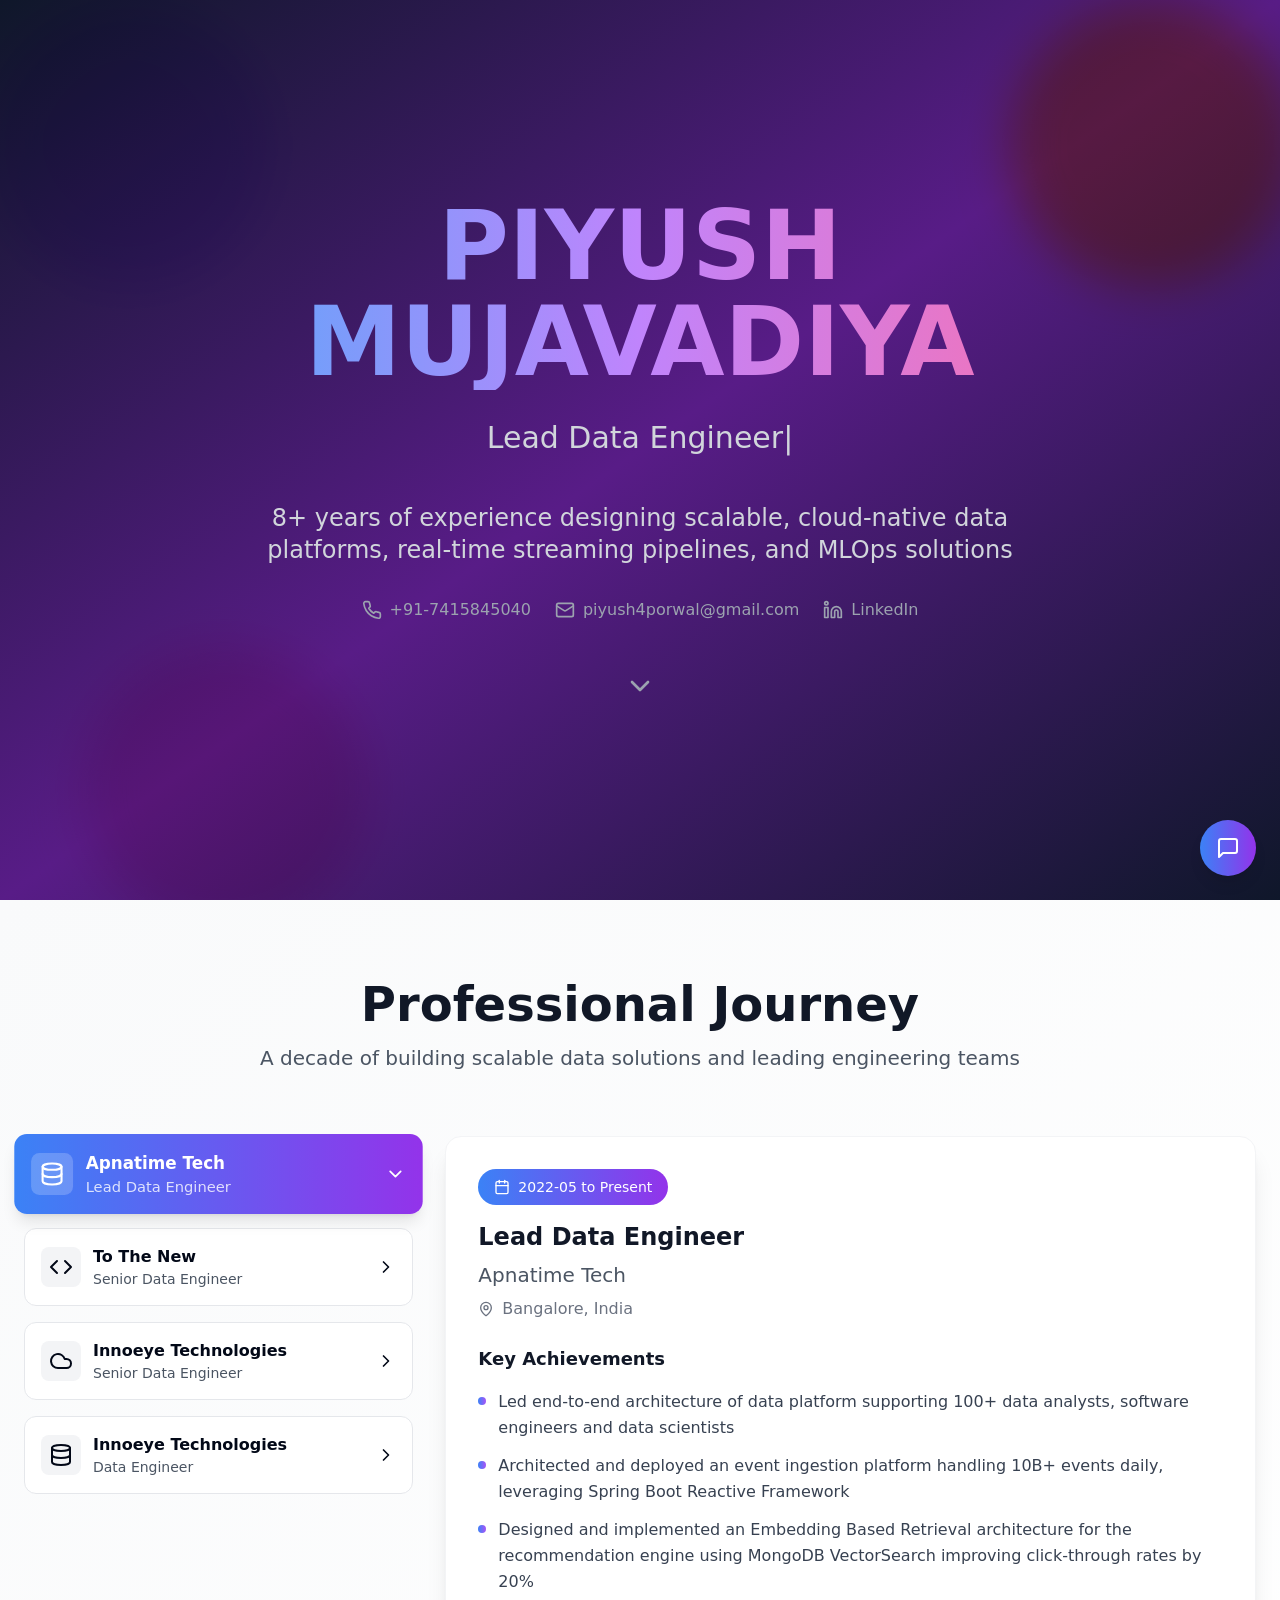
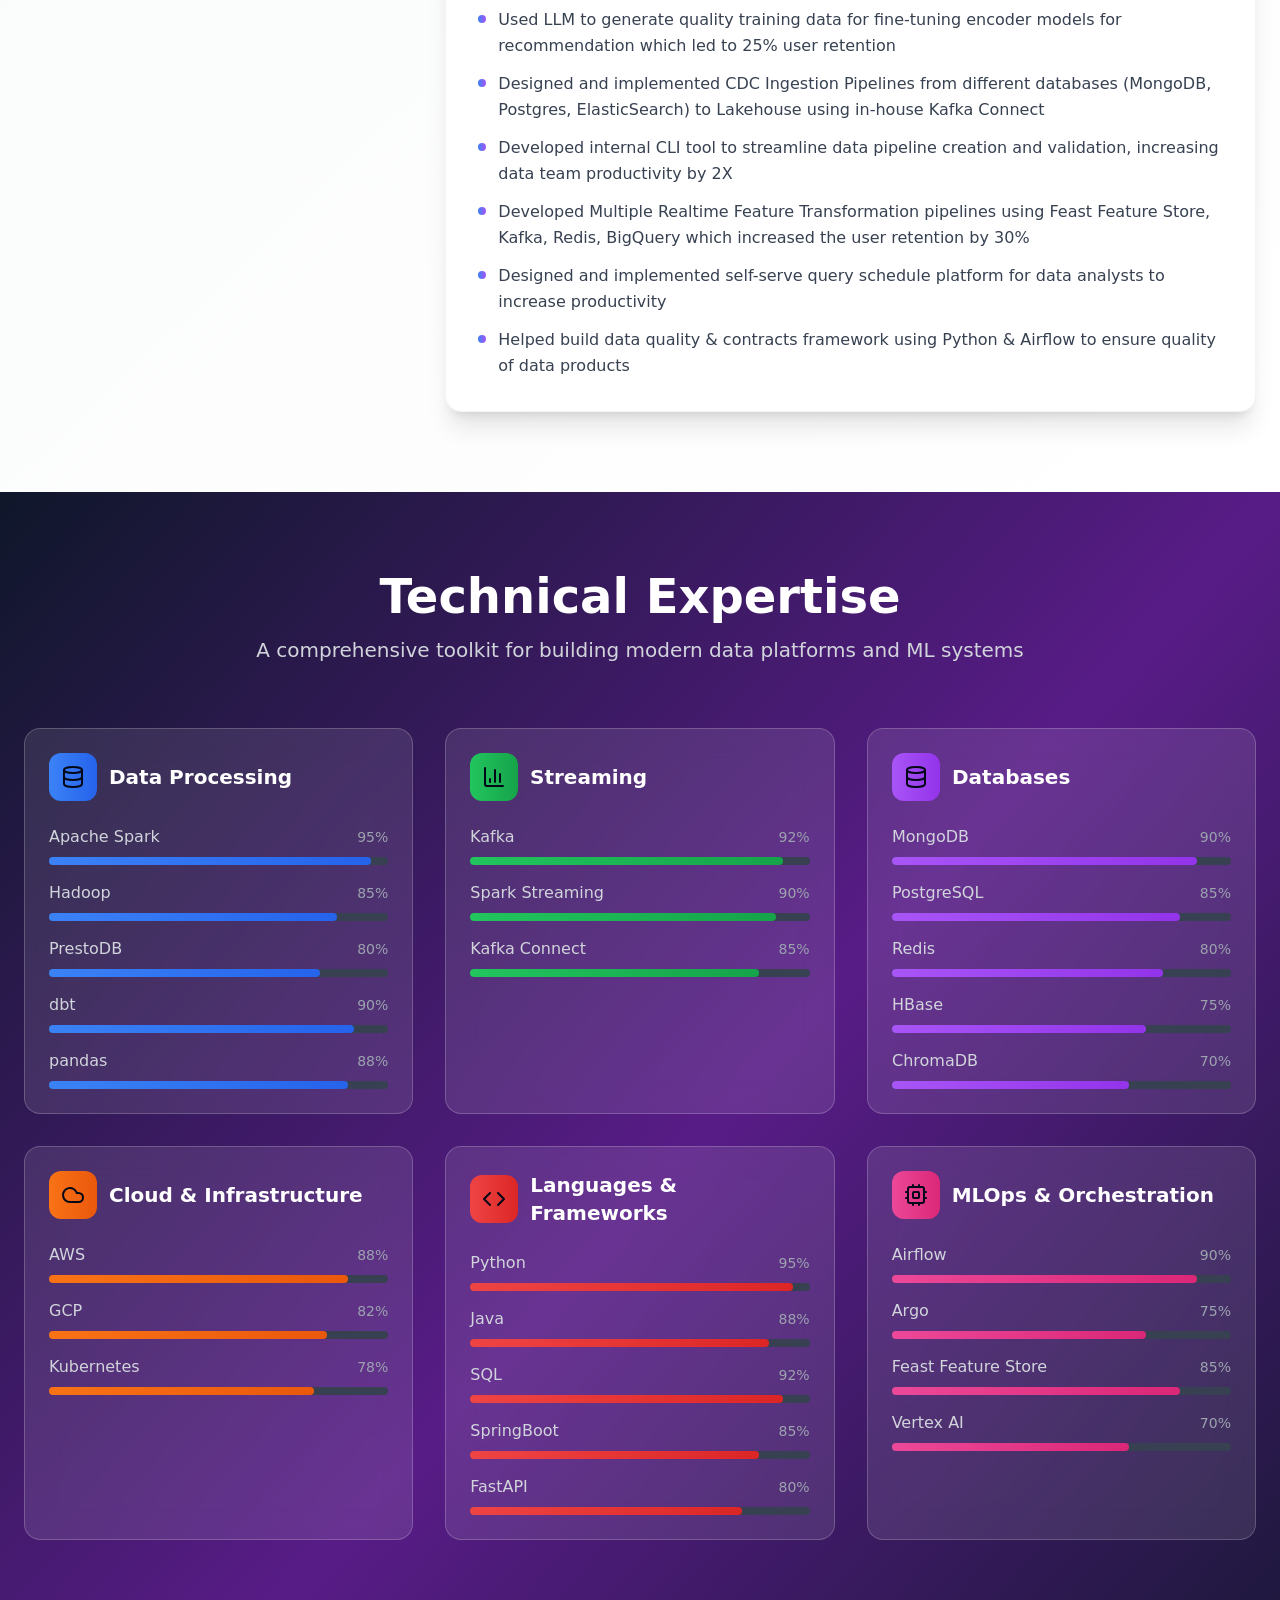
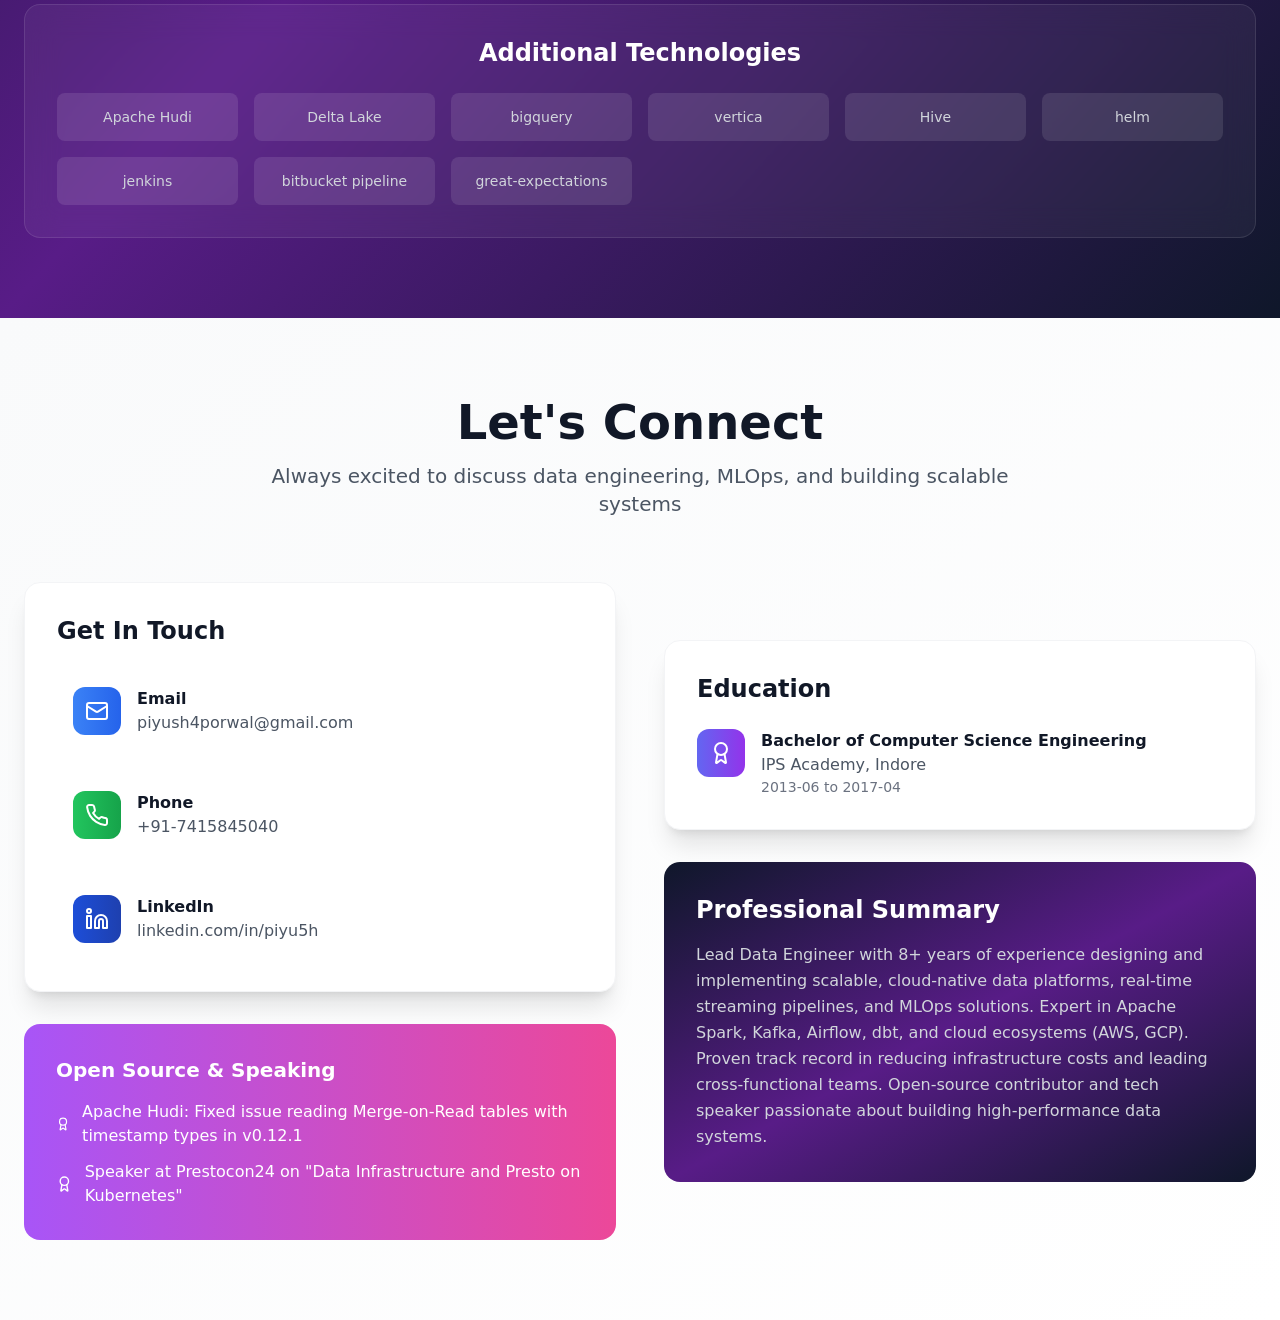
==== commit 49f39512: "Fix experience" ====
--- a/index.html
+++ b/index.html
@@ -1,4 +1,3 @@
-
 <!DOCTYPE html>
 <html lang="en">
   <head>
@@ -16,7 +15,7 @@
     <meta name="twitter:card" content="summary_large_image" />
     <meta name="twitter:site" content="@lovable_dev" />
     <meta name="twitter:image" content="https://lovable.dev/opengraph-image-p98pqg.png" />
-    <script type="module" crossorigin src="/assets/index-2w2zuiJ8.js"></script>
+    <script type="module" crossorigin src="/assets/index--aThXa8R.js"></script>
     <link rel="stylesheet" crossorigin href="/assets/index-CvOyFaPv.css">
   </head>
 
